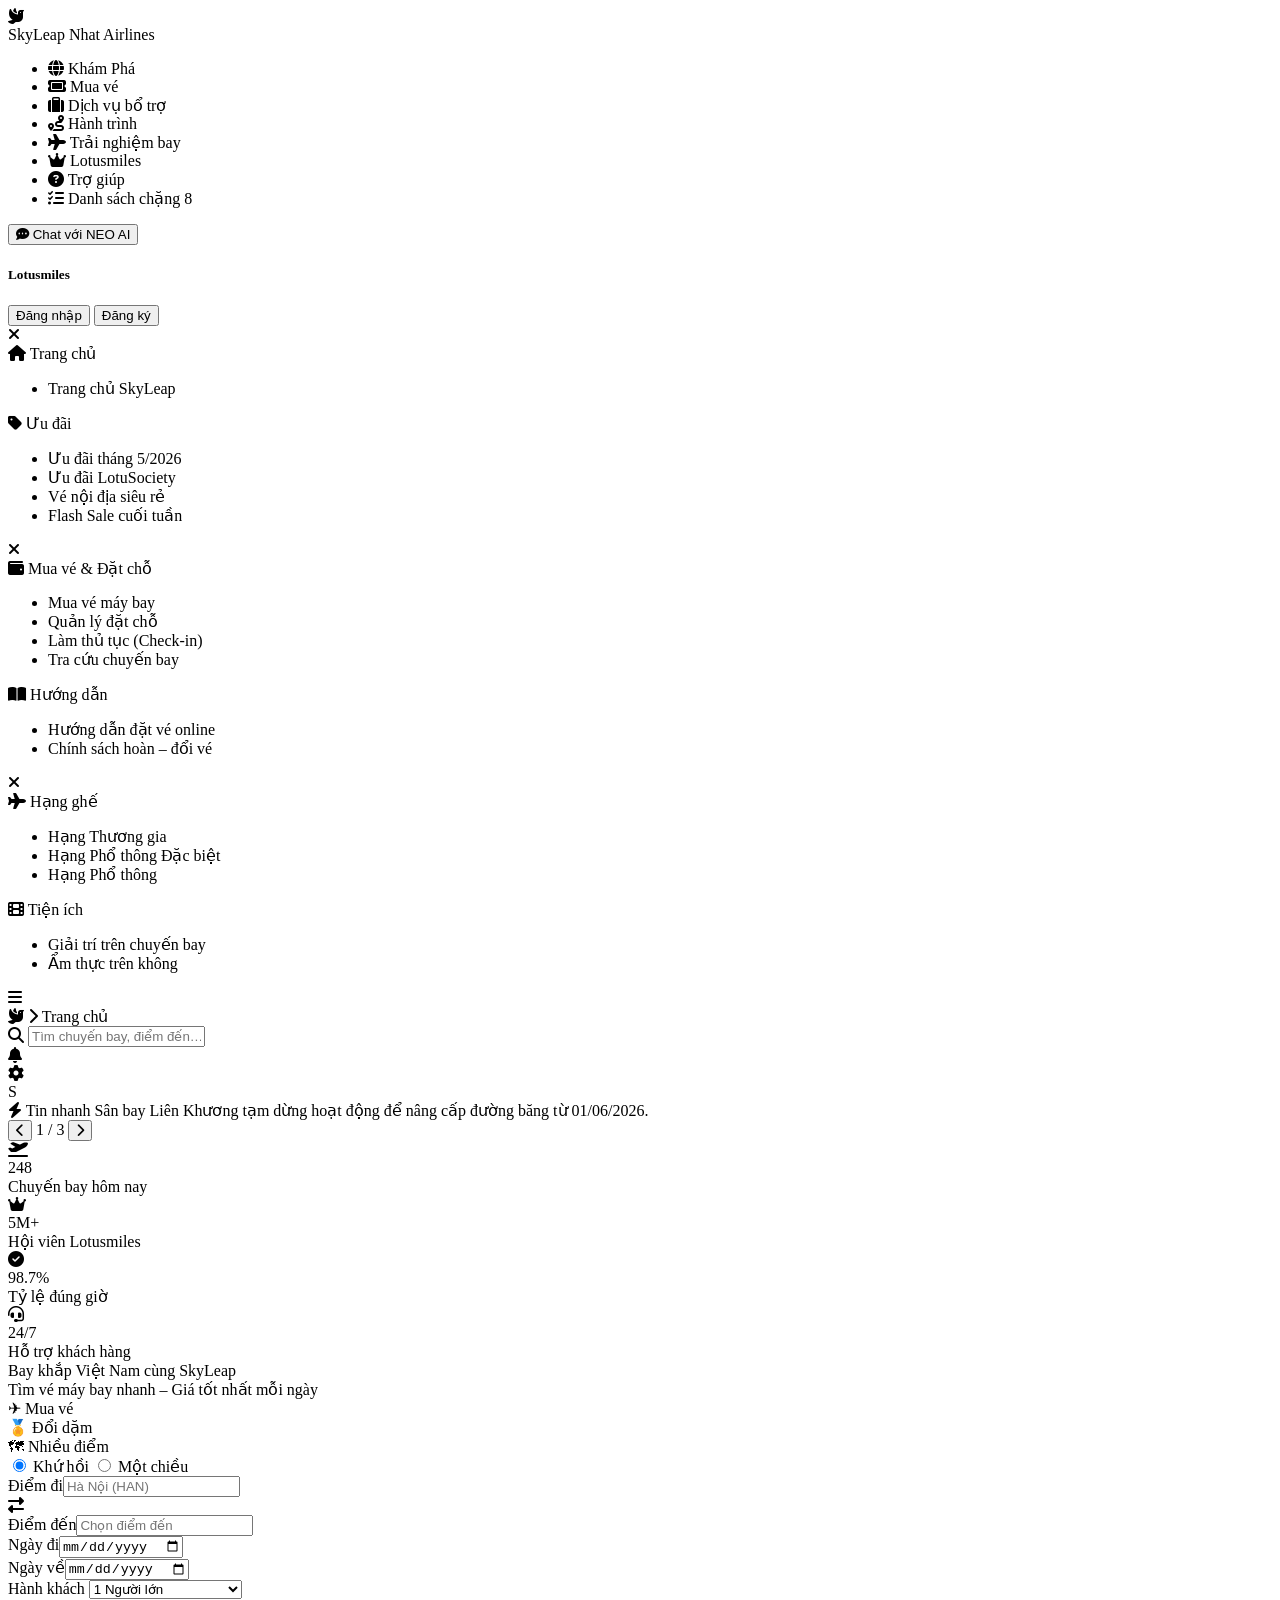
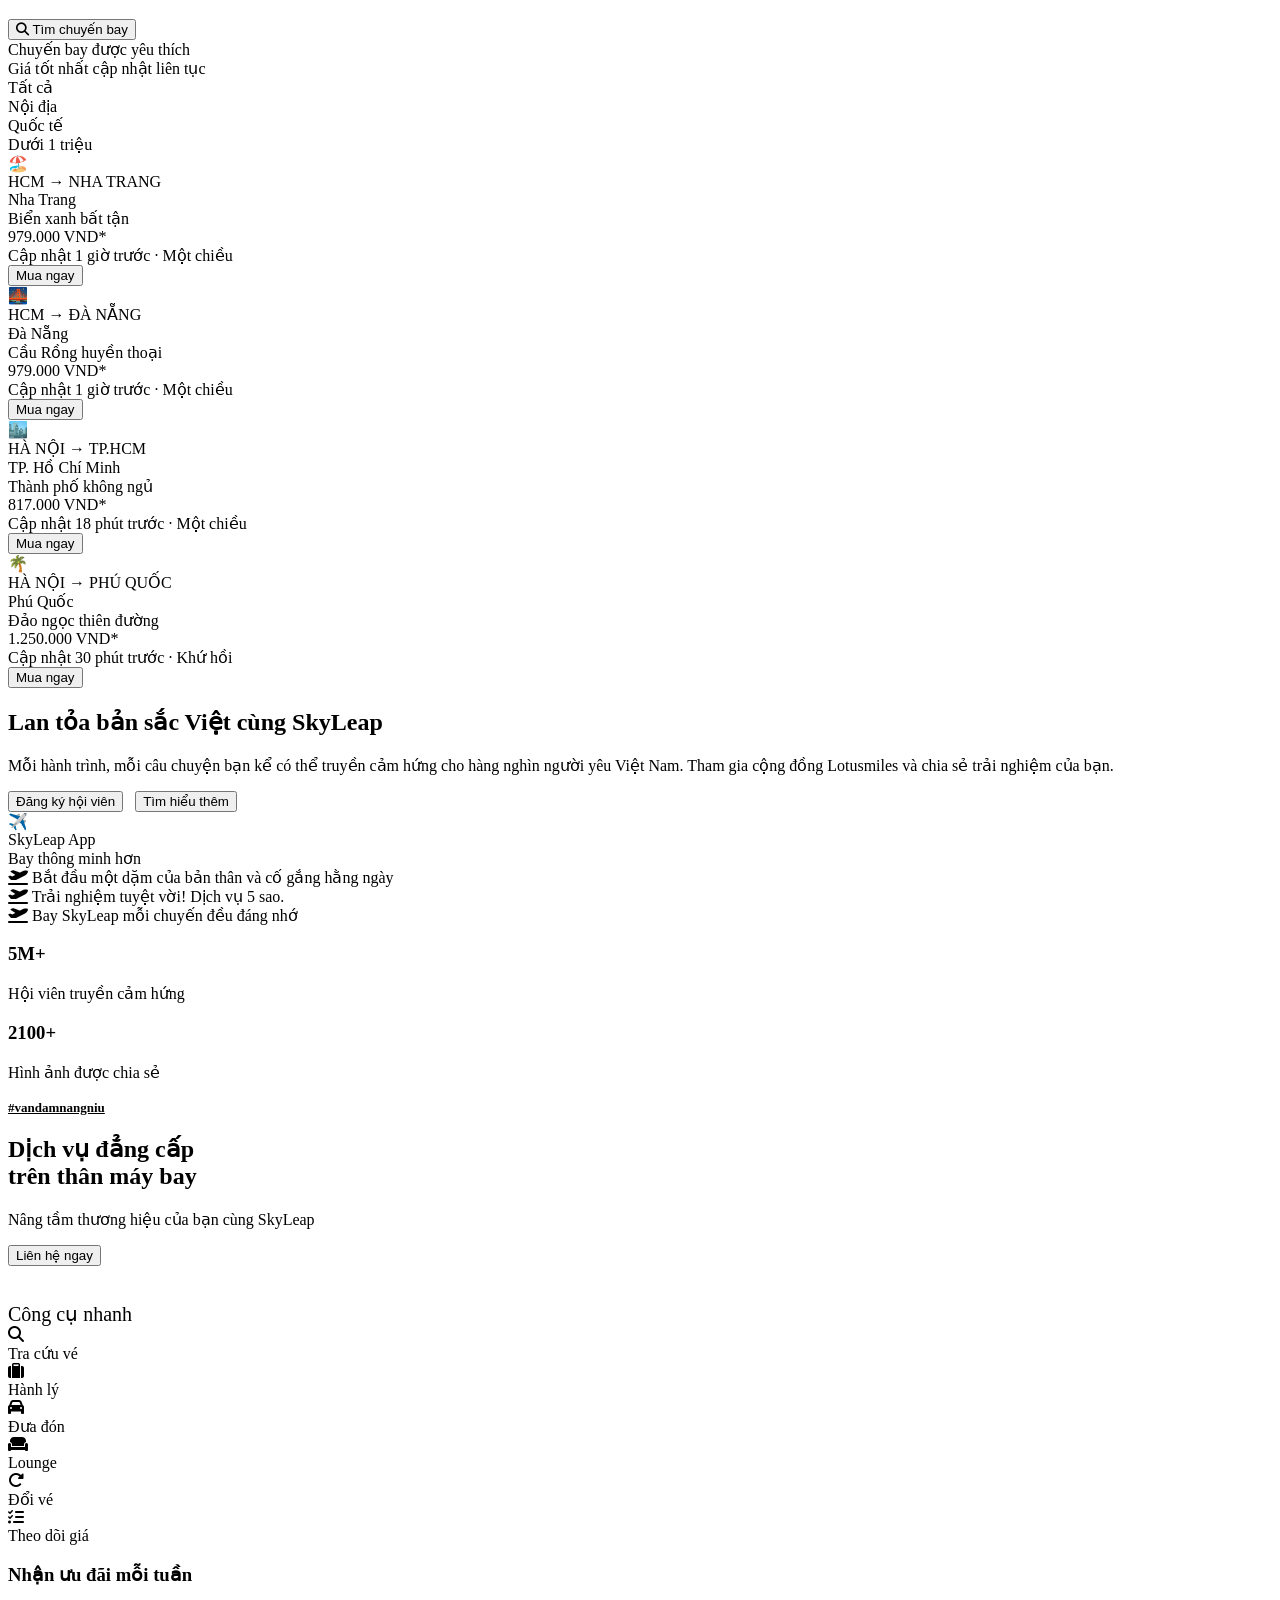
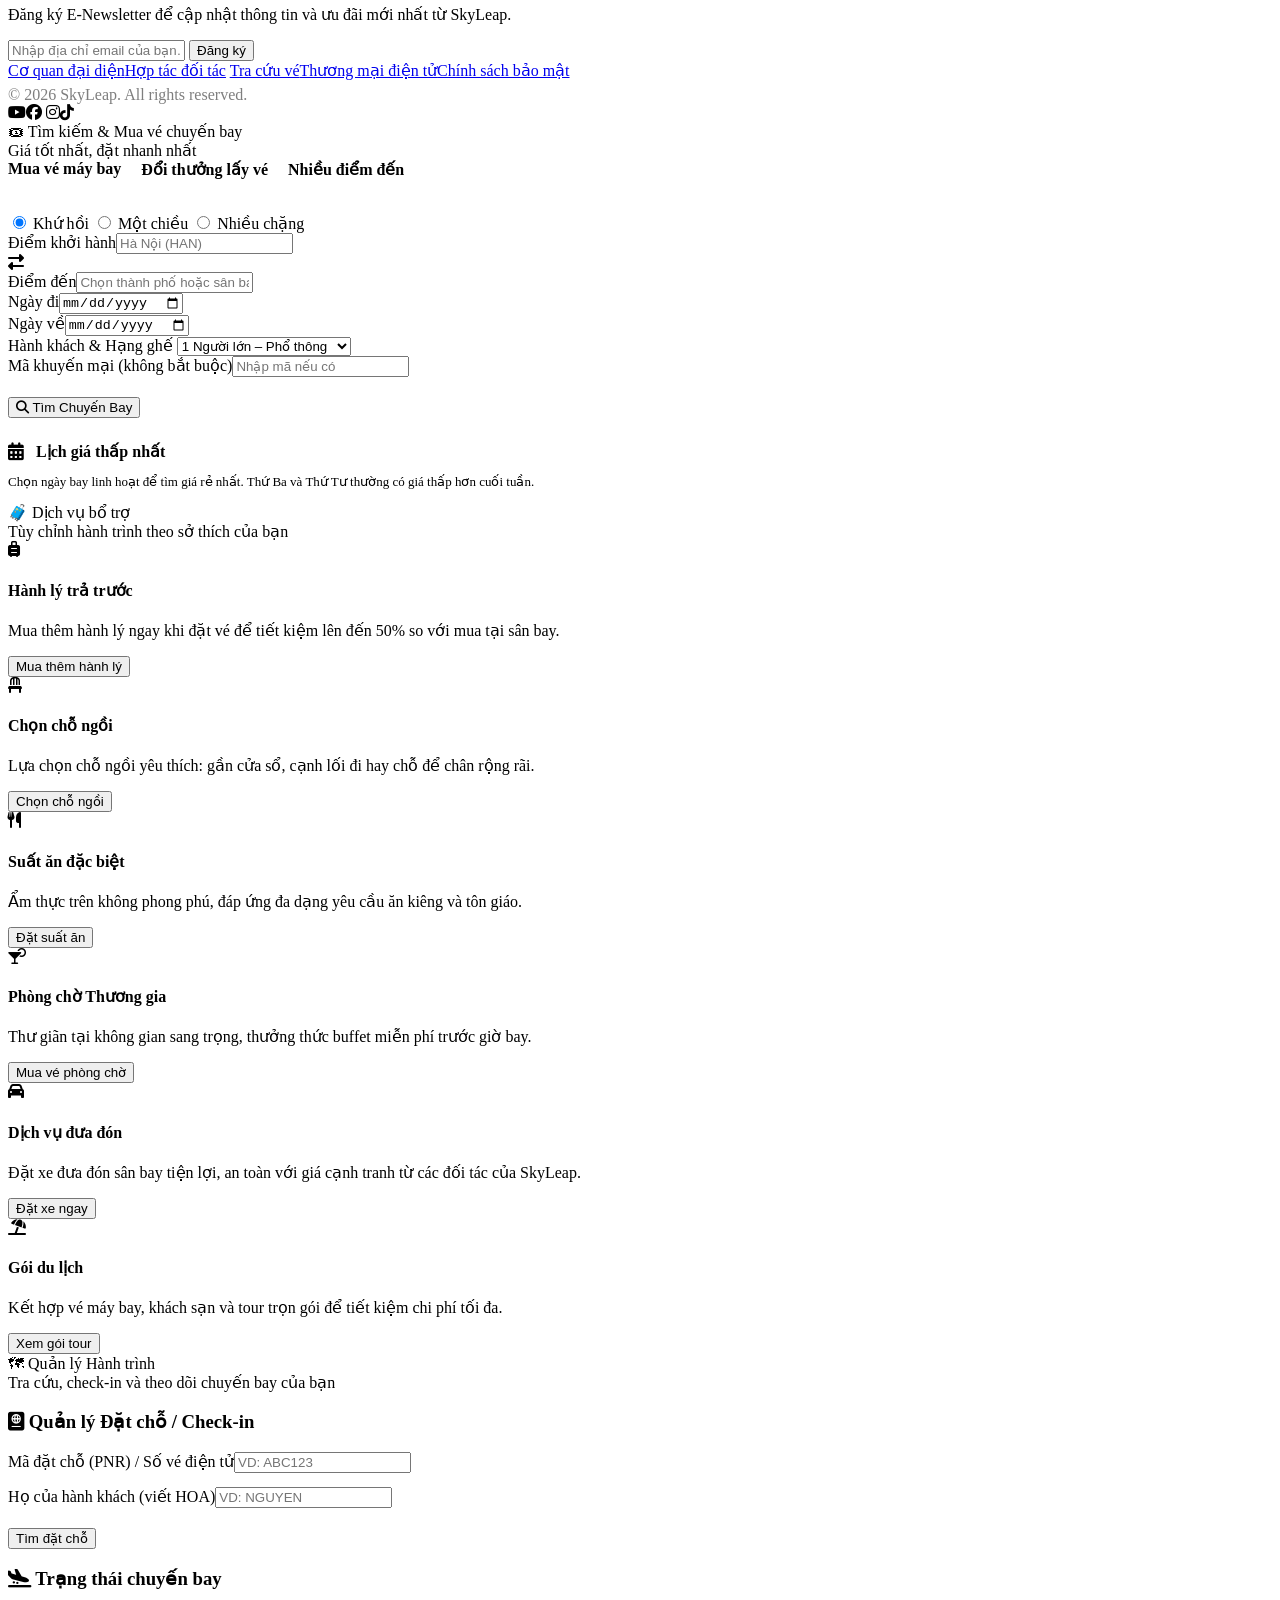
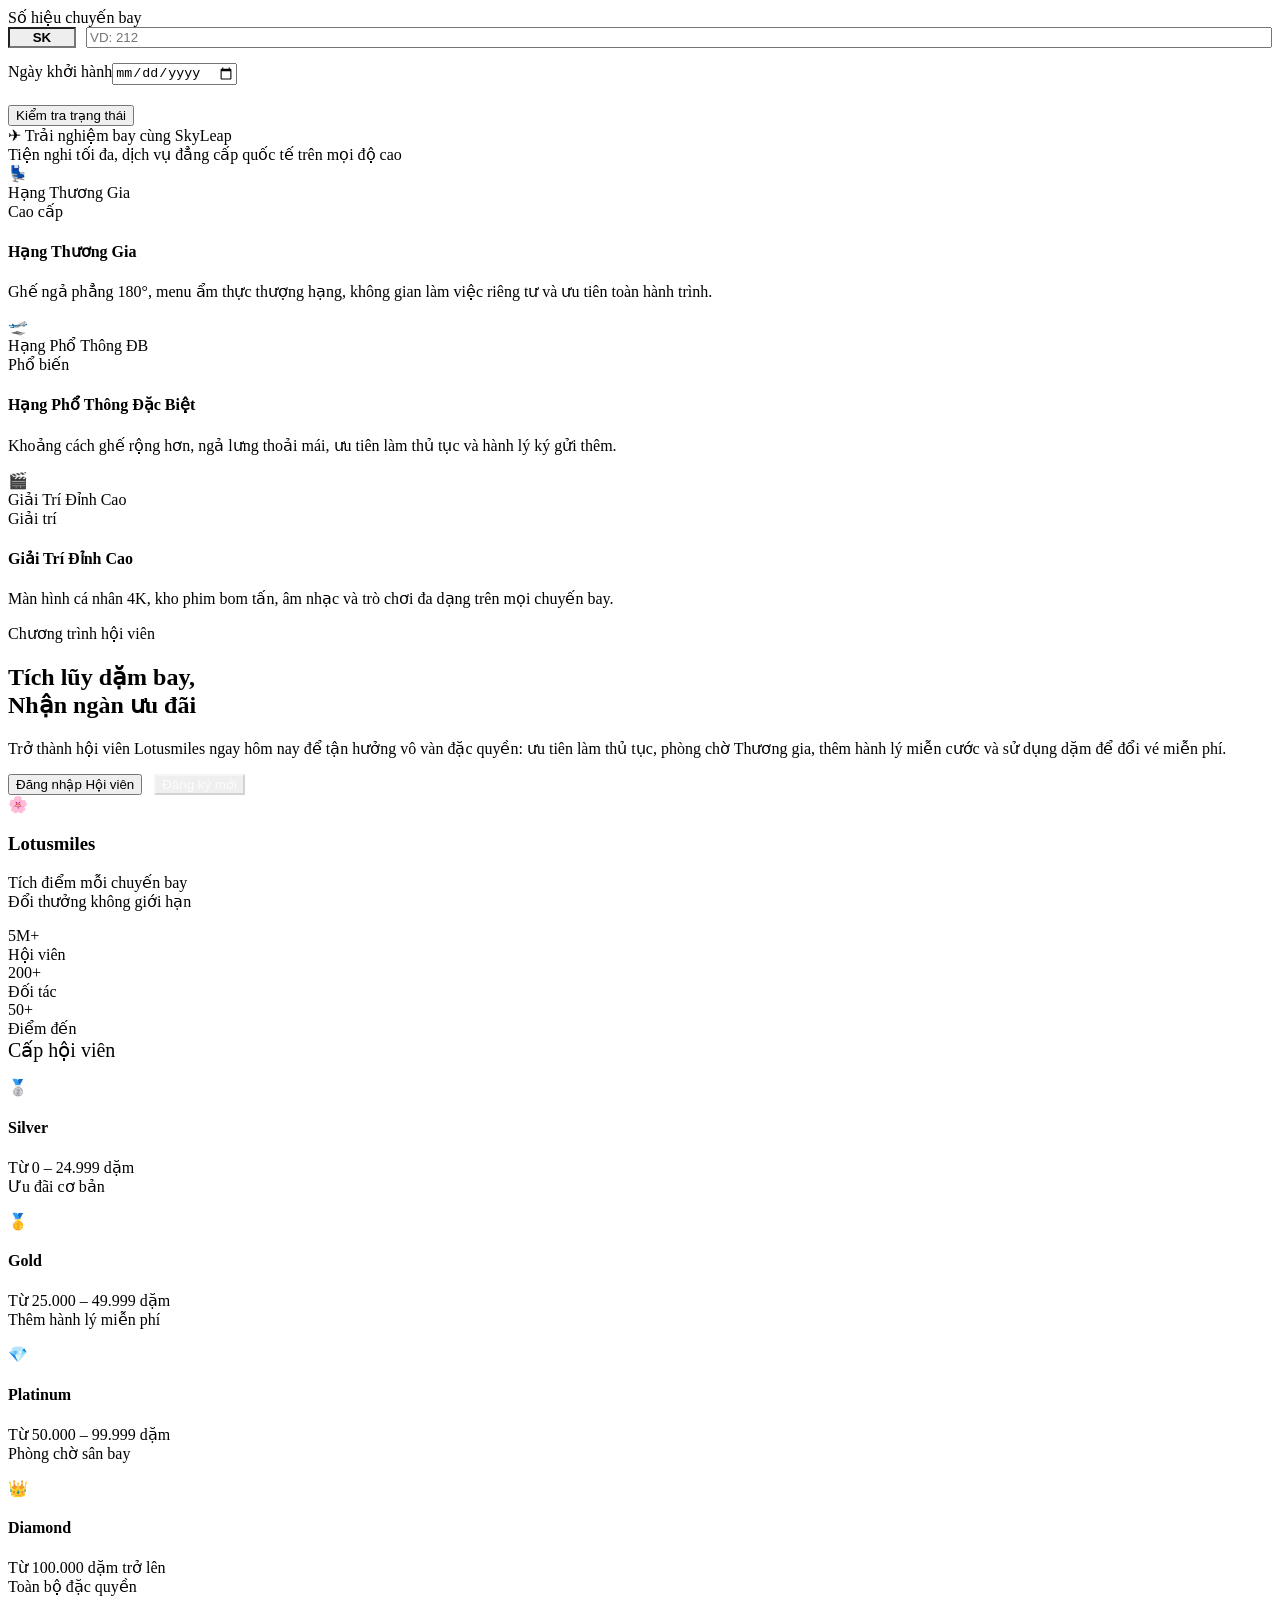
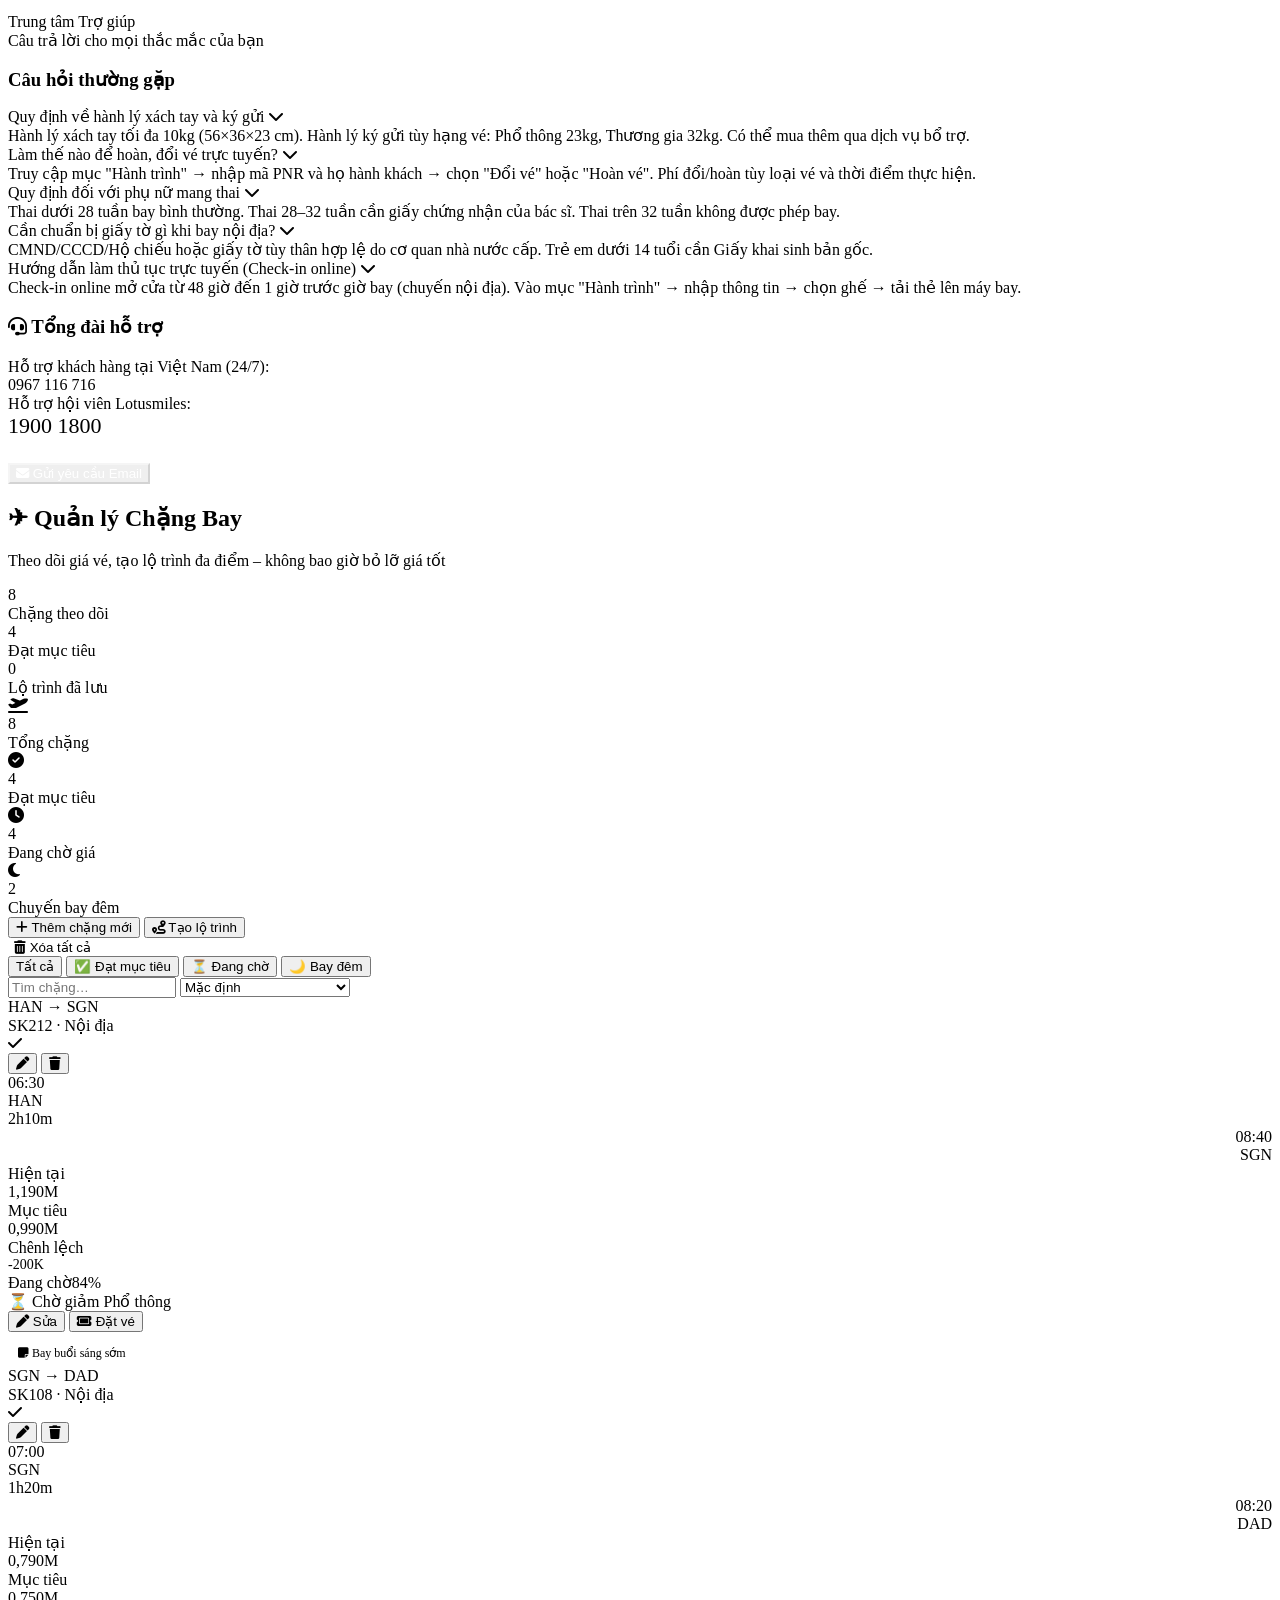
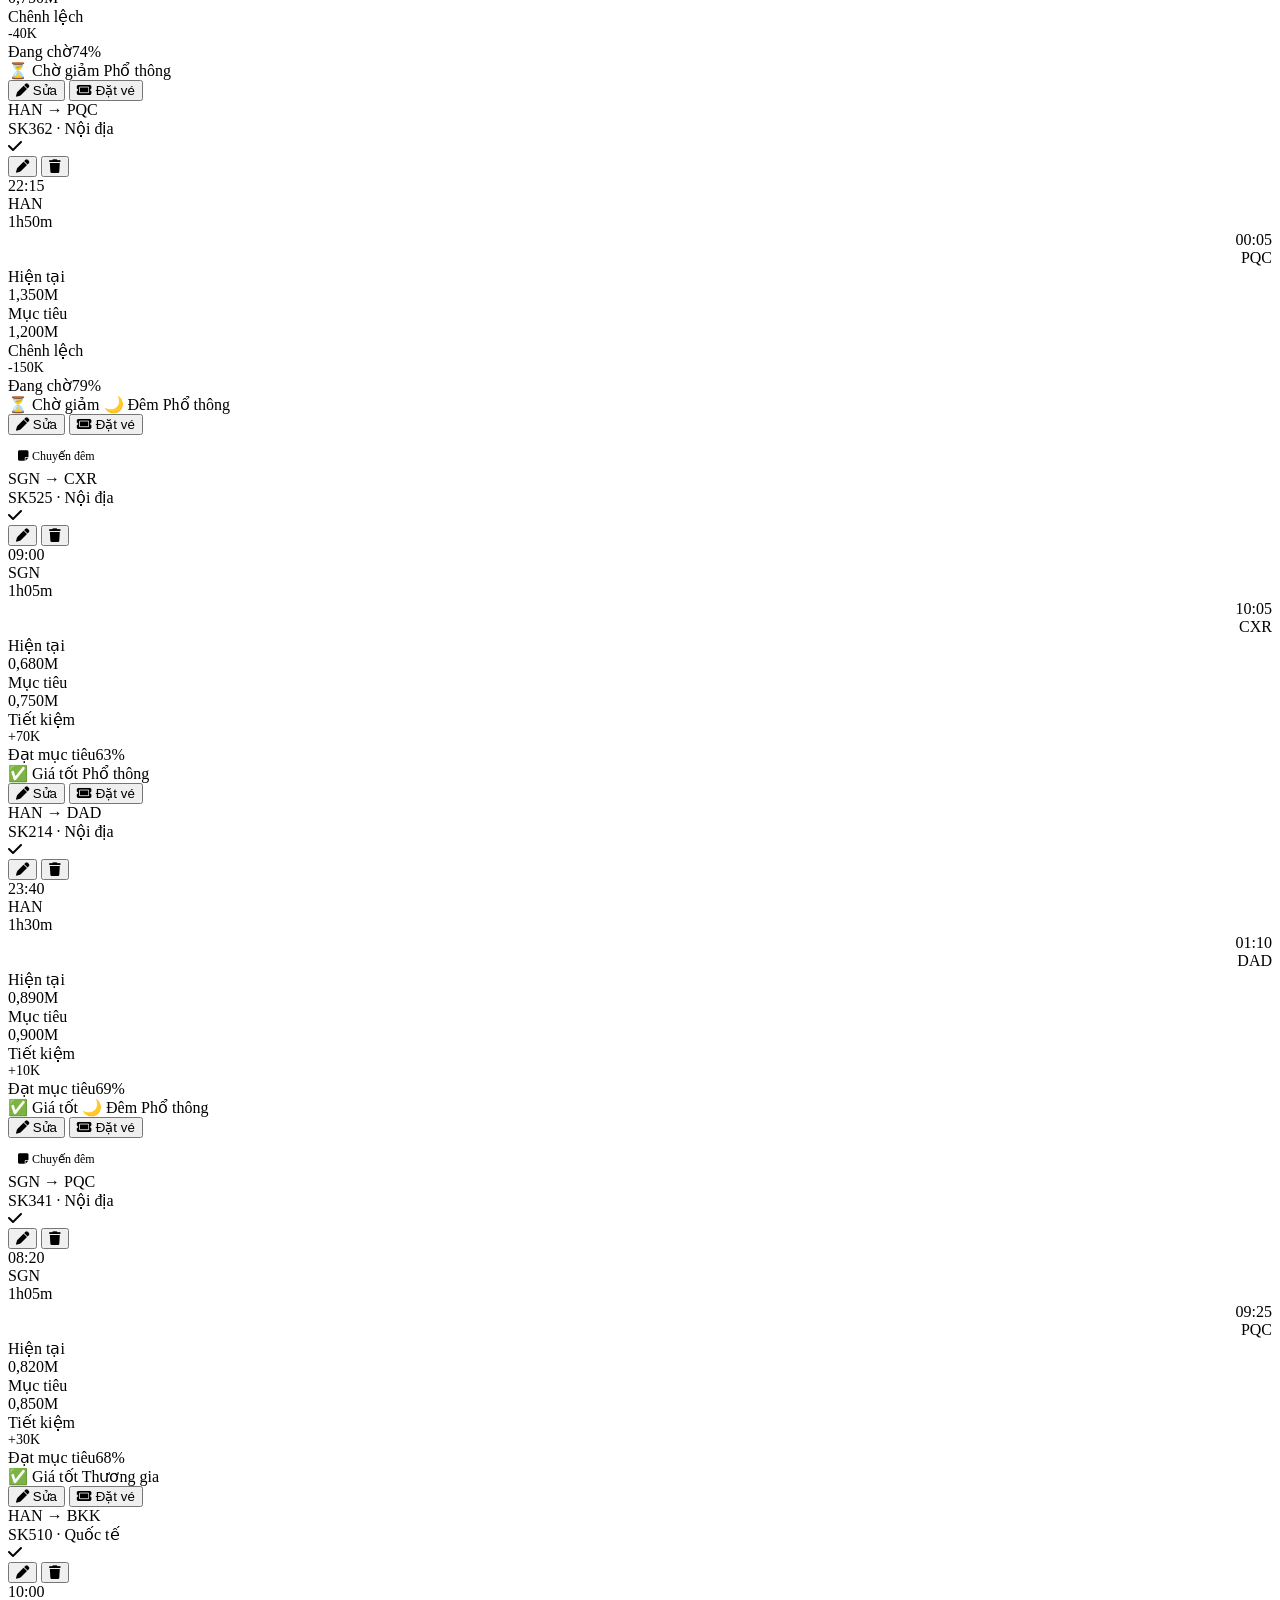
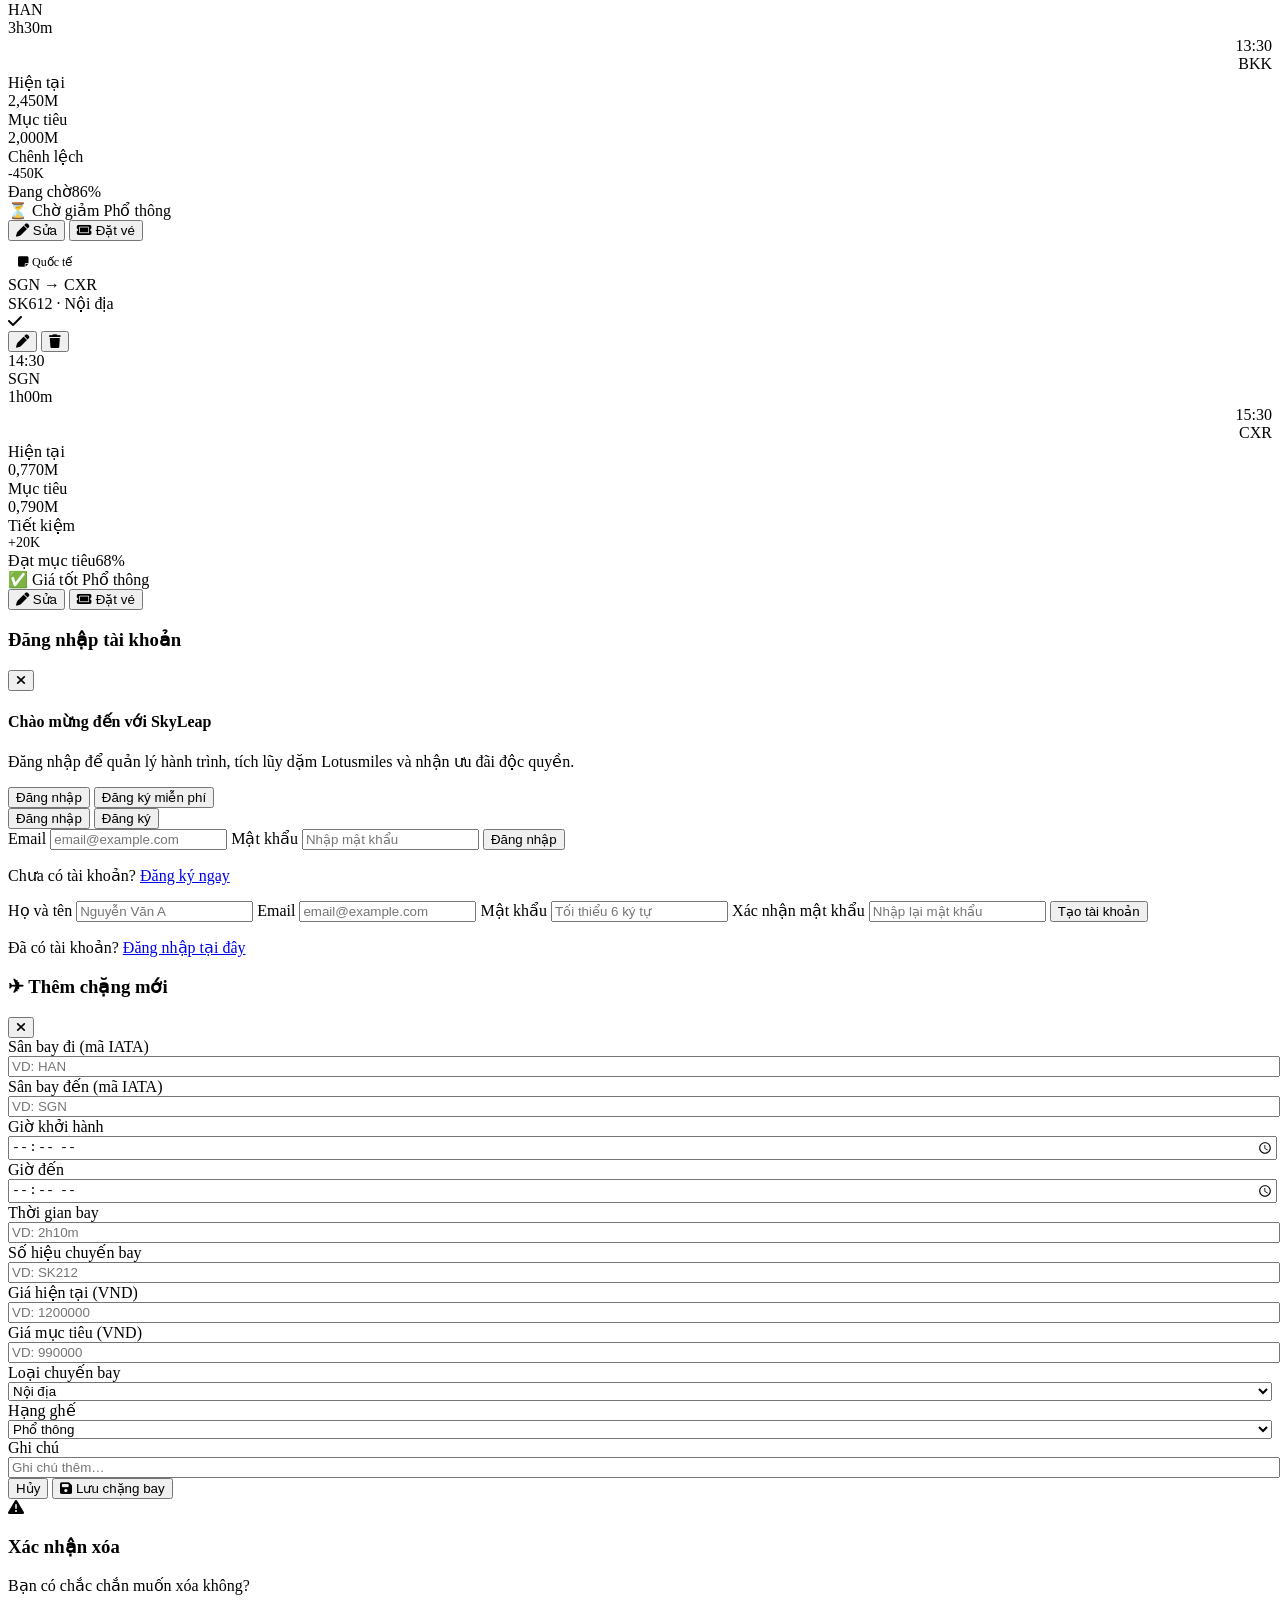
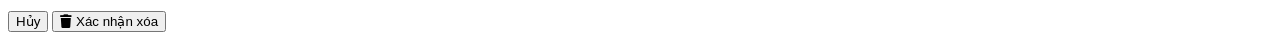
==== index.html @ ea290113 "Update index.html" ====
<!DOCTYPE html>
<html lang="vi">
<head>
    <meta charset="UTF-8">
    <meta name="viewport" content="width=device-width, initial-scale=1.0">
    <title>SkyLeap – Bay Khắp Việt Nam</title>
    <link href="https://cdnjs.cloudflare.com/ajax/libs/font-awesome/6.5.0/css/all.min.css" rel="stylesheet">
    <link href="https://fonts.googleapis.com/css2?family=Playfair+Display:wght@600;700&family=Be+Vietnam+Pro:wght@300;400;500;600;700&display=swap" rel="stylesheet">
        <link href="css/style.css" rel="stylesheet">
</head>
<body>

<div id="mobile-overlay" class="mobile-overlay" onclick="toggleMobileMenu()"></div>

<aside id="sidebar">
    <div class="sidebar-logo" onclick="switchTab('home-tab',document.getElementById('mn-khampha'))">
        <div class="icon-wrap"><i class="fa-solid fa-dove"></i></div>
        <div>SkyLeap<span class="logo-sub"> Nhat Airlines</span></div>
    </div>
    <ul class="menu">
        <li id="mn-khampha" class="menu-item active" onclick="toggleFlyout('fly-khampha',this)">
            <i class="fa-solid fa-globe"></i> Khám Phá
        </li>
        <li class="menu-item" onclick="toggleFlyout('fly-muave',this)">
            <i class="fa-solid fa-ticket"></i> Mua vé
        </li>
        <li class="menu-item" onclick="switchTab('services-tab',this)">
            <i class="fa-solid fa-suitcase"></i> Dịch vụ bổ trợ
        </li>
        <li class="menu-item" onclick="switchTab('itinerary-tab',this)">
            <i class="fa-solid fa-route"></i> Hành trình
        </li>
        <li class="menu-item" onclick="toggleFlyout('fly-exp',this)">
            <i class="fa-solid fa-plane"></i> Trải nghiệm bay
        </li>
        <li class="menu-item" onclick="switchTab('lotusmiles-tab',this)">
            <i class="fa-solid fa-crown"></i> Lotusmiles
        </li>
<li class="menu-item" onclick="switchTab('help-tab',this)">
            <i class="fa-solid fa-circle-question"></i> Trợ giúp
        </li>
        <div class="menu-sep"></div>
        <li id="mn-flightlist" class="menu-item" onclick="switchTab('flight-list-tab',this)">
            <i class="fa-solid fa-list-check" style="color:var(--accent)"></i>
            Danh sách chặng
            <span class="badge-pill" id="sidebar-count">8</span>
        </li>
    </ul>
    <div class="sidebar-bottom">
        <button class="chat-btn"><i class="fa-solid fa-comment-dots"></i> Chat với NEO AI</button>
        <div class="miles-box">
            <h5>Lotusmiles</h5>
            <div class="auth-row">
                <button class="btn-login-side" onclick="openAuth('login')">Đăng nhập</button>
                <button class="btn-reg-side" onclick="openAuth('register')">Đăng ký</button>
            </div>
        </div>
    </div>
</aside>

<div id="fly-khampha" class="flyout">
    <div class="flyout-close" onclick="closeFlyout('fly-khampha')"><i class="fa-solid fa-xmark"></i></div>
    <div class="flyout-heading"><i class="fa-solid fa-house"></i> Trang chủ</div>
    <ul class="flyout-list">
        <li onclick="switchTab('home-tab',document.getElementById('mn-khampha'))">Trang chủ SkyLeap</li>
    </ul>
    <div class="flyout-heading"><i class="fa-solid fa-tag"></i> Ưu đãi</div>
    <ul class="flyout-list">
        <li onclick="switchTab('home-tab',document.getElementById('mn-khampha'))">Ưu đãi tháng 5/2026</li>
        <li onclick="switchTab('home-tab',document.getElementById('mn-khampha'))">Ưu đãi LotuSociety</li>
        <li onclick="switchTab('home-tab',document.getElementById('mn-khampha'))">Vé nội địa siêu rẻ</li>
        <li onclick="switchTab('home-tab',document.getElementById('mn-khampha'))">Flash Sale cuối tuần</li>
    </ul>
</div>
<div id="fly-muave" class="flyout">
    <div class="flyout-close" onclick="closeFlyout('fly-muave')"><i class="fa-solid fa-xmark"></i></div>
    <div class="flyout-heading"><i class="fa-solid fa-wallet"></i> Mua vé & Đặt chỗ</div>
    <ul class="flyout-list">
        <li onclick="switchTab('booking-tab',null)">Mua vé máy bay</li>
        <li onclick="switchTab('itinerary-tab',null)">Quản lý đặt chỗ</li>
        <li onclick="switchTab('itinerary-tab',null)">Làm thủ tục (Check-in)</li>
        <li onclick="switchTab('itinerary-tab',null)">Tra cứu chuyến bay</li>
    </ul>
    <div class="flyout-heading"><i class="fa-solid fa-book-open"></i> Hướng dẫn</div>
    <ul class="flyout-list">
        <li onclick="switchTab('help-tab',null)">Hướng dẫn đặt vé online</li>
        <li onclick="switchTab('help-tab',null)">Chính sách hoàn – đổi vé</li>
    </ul>
</div>
<div id="fly-exp" class="flyout">
<div class="flyout-close" onclick="closeFlyout('fly-exp')"><i class="fa-solid fa-xmark"></i></div>
    <div class="flyout-heading"><i class="fa-solid fa-plane"></i> Hạng ghế</div>
    <ul class="flyout-list">
        <li onclick="switchTab('experience-tab',null)">Hạng Thương gia</li>
        <li onclick="switchTab('experience-tab',null)">Hạng Phổ thông Đặc biệt</li>
        <li onclick="switchTab('experience-tab',null)">Hạng Phổ thông</li>
    </ul>
    <div class="flyout-heading"><i class="fa-solid fa-film"></i> Tiện ích</div>
    <ul class="flyout-list">
        <li onclick="switchTab('experience-tab',null)">Giải trí trên chuyến bay</li>
        <li onclick="switchTab('experience-tab',null)">Ẩm thực trên không</li>
    </ul>
</div>

<div id="main">
    <div class="topbar">
        <div class="mobile-menu-btn" onclick="toggleMobileMenu()">
            <i class="fa-solid fa-bars"></i>
        </div>
        <div class="topbar-breadcrumb">
            <i class="fa-solid fa-dove" style="color:var(--primary)"></i>
            <i class="fa-solid fa-chevron-right"></i>
            <span class="current" id="breadcrumb-current">Trang chủ</span>
        </div>
        <div class="topbar-search">
            <i class="fa-solid fa-magnifying-glass"></i>
            <input type="text" id="topbar-q" placeholder="Tìm chuyến bay, điểm đến…" oninput="onTopbarSearch()">
        </div>
        <div class="topbar-right">
            <div class="topbar-icon" title="Thông báo"><i class="fa-solid fa-bell"></i><span class="notif-dot"></span></div>
            <div class="topbar-icon" title="Cài đặt"><i class="fa-solid fa-gear"></i></div>
            <div class="topbar-avatar" onclick="openAuth('login')" title="Tài khoản">S</div>
        </div>
    </div>

    <div id="home-tab" class="tab-content active">
    <div class="page-body">
        <div class="ticker">
            <span class="badge badge-primary"><i class="fa-solid fa-bolt"></i> Tin nhanh</span>
            <span id="ticker-text">Sân bay Liên Khương tạm dừng hoạt động để nâng cấp đường băng từ 01/06/2026.</span>
            <div class="ticker-nav">
                <button onclick="changeTicker(-1)"><i class="fa-solid fa-chevron-left"></i></button>
                <span id="ticker-page">1 / 3</span>
                <button onclick="changeTicker(1)"><i class="fa-solid fa-chevron-right"></i></button>
            </div>
        </div>

        <div class="stats-strip">
            <div class="stat-card"><div class="stat-icon teal"><i class="fa-solid fa-plane-departure"></i></div><div><div class="stat-val">248</div><div class="stat-lbl">Chuyến bay hôm nay</div></div></div>
<div class="stat-card"><div class="stat-icon gold"><i class="fa-solid fa-crown"></i></div><div><div class="stat-val">5M+</div><div class="stat-lbl">Hội viên Lotusmiles</div></div></div>
            <div class="stat-card"><div class="stat-icon green"><i class="fa-solid fa-circle-check"></i></div><div><div class="stat-val">98.7%</div><div class="stat-lbl">Tỷ lệ đúng giờ</div></div></div>
            <div class="stat-card"><div class="stat-icon red"><i class="fa-solid fa-headset"></i></div><div><div class="stat-val">24/7</div><div class="stat-lbl">Hỗ trợ khách hàng</div></div></div>
        </div>

        <div class="hero-search">
            <div class="hero-heading">Bay <span>khắp Việt Nam</span> cùng SkyLeap</div>
            <div class="hero-sub">Tìm vé máy bay nhanh – Giá tốt nhất mỗi ngày</div>
            <div class="search-tabs">
                <div class="search-tab active">✈ Mua vé</div>
                <div class="search-tab">🏅 Đổi dặm</div>
                <div class="search-tab">🗺 Nhiều điểm</div>
            </div>
            <div class="trip-radio">
                <label><input type="radio" name="trip" checked> Khứ hồi</label>
                <label><input type="radio" name="trip"> Một chiều</label>
            </div>
            <div class="search-row">
                <div class="sf-group" style="flex:2;min-width:160px"><label>Điểm đi</label><input type="text" placeholder="Hà Nội (HAN)"></div>
                <div class="sf-swap" title="Đổi chiều"><i class="fa-solid fa-right-left"></i></div>
                <div class="sf-group" style="flex:2;min-width:160px"><label>Điểm đến</label><input type="text" placeholder="Chọn điểm đến"></div>
                <div class="sf-group" style="flex:1.2;min-width:130px"><label>Ngày đi</label><input type="date"></div>
                <div class="sf-group" style="flex:1.2;min-width:130px"><label>Ngày về</label><input type="date"></div>
                <div class="sf-group" style="flex:1.5;min-width:150px"><label>Hành khách</label>
                    <select><option>1 Người lớn</option><option>2 Người lớn</option><option>2 Người lớn, 1 Trẻ em</option></select>
                </div>
                <button class="btn btn-gold" onclick="switchTab('booking-tab',null)" style="margin-top:20px;white-space:nowrap"><i class="fa-solid fa-magnifying-glass"></i> Tìm chuyến bay</button>
            </div>
        </div>

        <div class="flights-heading">
            <div>
                <div class="section-title">Chuyến bay được yêu thích</div>
                <div class="section-sub">Giá tốt nhất cập nhật liên tục</div>
            </div>
            <div class="filter-pills">
                <div class="filter-pill active">Tất cả</div>
                <div class="filter-pill">Nội địa</div>
<div class="filter-pill">Quốc tế</div>
                <div class="filter-pill">Dưới 1 triệu</div>
            </div>
        </div>

        <div class="flights-grid">
            <div class="flight-card" onclick="switchTab('booking-tab',null)">
                <div class="fc-bg fc-bg-nhatrang"><span style="z-index:1;position:relative">🏖️</span></div>
                <div class="fc-overlay"></div>
                <div class="fc-body">
                    <div class="fc-route">HCM → NHA TRANG</div>
                    <div class="fc-city">Nha Trang<br>Biển xanh bất tận</div>
                    <div class="fc-price">979.000 VND*</div>
                    <div class="fc-meta">Cập nhật 1 giờ trước · Một chiều</div>
                    <button class="fc-buy">Mua ngay</button>
                </div>
            </div>
            <div class="flight-card" onclick="switchTab('booking-tab',null)">
                <div class="fc-bg fc-bg-danang"><span style="z-index:1;position:relative">🌉</span></div>
                <div class="fc-overlay"></div>
                <div class="fc-body">
                    <div class="fc-route">HCM → ĐÀ NẴNG</div>
                    <div class="fc-city">Đà Nẵng<br>Cầu Rồng huyền thoại</div>
                    <div class="fc-price">979.000 VND*</div>
                    <div class="fc-meta">Cập nhật 1 giờ trước · Một chiều</div>
                    <button class="fc-buy">Mua ngay</button>
                </div>
            </div>
            <div class="flight-card" onclick="switchTab('booking-tab',null)">
                <div class="fc-bg fc-bg-hcm"><span style="z-index:1;position:relative">🏙️</span></div>
                <div class="fc-overlay"></div>
                <div class="fc-body">
                    <div class="fc-route">HÀ NỘI → TP.HCM</div>
                    <div class="fc-city">TP. Hồ Chí Minh<br>Thành phố không ngủ</div>
                    <div class="fc-price">817.000 VND*</div>
                    <div class="fc-meta">Cập nhật 18 phút trước · Một chiều</div>
                    <button class="fc-buy">Mua ngay</button>
                </div>
            </div>
            <div class="flight-card" onclick="switchTab('booking-tab',null)">
                <div class="fc-bg fc-bg-phuquoc"><span style="z-index:1;position:relative">🌴</span></div>
                <div class="fc-overlay"></div>
                <div class="fc-body">
                    <div class="fc-route">HÀ NỘI → PHÚ QUỐC</div>
                    <div class="fc-city">Phú Quốc<br>Đảo ngọc thiên đường</div>
                    <div class="fc-price">1.250.000 VND*</div>
                    <div class="fc-meta">Cập nhật 30 phút trước · Khứ hồi</div>
                    <button class="fc-buy">Mua ngay</button>
                </div>
</div>
        </div>

        <div class="culture">
            <div>
                <h2>Lan tỏa <span>bản sắc Việt</span> cùng SkyLeap</h2>
                <p>Mỗi hành trình, mỗi câu chuyện bạn kể có thể truyền cảm hứng cho hàng nghìn người yêu Việt Nam. Tham gia cộng đồng Lotusmiles và chia sẻ trải nghiệm của bạn.</p>
                <div style="display:flex;gap:12px;flex-wrap:wrap;">
                    <button class="btn btn-primary" onclick="openAuth('register')">Đăng ký hội viên</button>
                    <button class="btn btn-outline">Tìm hiểu thêm</button>
                </div>
            </div>
            <div class="phone-wrap">
                <div class="phone-screen">
                    <div class="ph-icon">✈️</div>
                    <div class="ph-txt">SkyLeap App</div>
                    <div class="ph-sub">Bay thông minh hơn</div>
                </div>
            </div>
            <div class="culture-social">
                <div class="social-comment"><i class="fa-solid fa-plane-departure"></i> Bắt đầu một dặm của bản thân và cố gắng hằng ngày</div>
                <div class="social-comment"><i class="fa-solid fa-plane-departure"></i> Trải nghiệm tuyệt vời! Dịch vụ 5 sao.</div>
                <div class="social-comment"><i class="fa-solid fa-plane-departure"></i> Bay SkyLeap mỗi chuyến đều đáng nhớ</div>
                <div class="culture-nums">
                    <div class="cnum"><h3>5M+</h3><p>Hội viên truyền cảm hứng</p></div>
                    <div class="cnum"><h3>2100+</h3><p>Hình ảnh được chia sẻ</p></div>
                </div>
                <a href="#" style="color:var(--primary);font-weight:700;font-size:13px;">#vandamnangniu</a>
            </div>
        </div>

        <div class="ad-banner" style="margin-bottom:36px;">
            <div class="ad-text">
                <h2>Dịch vụ đẳng cấp<br>trên thân máy bay</h2>
                <p>Nâng tầm thương hiệu của bạn cùng SkyLeap</p>
                <button class="btn btn-gold">Liên hệ ngay</button>
            </div>
        </div>

        <div class="tools-row">
            <div class="tools-col">
                <div class="section-title" style="font-size:20px;">Công cụ nhanh</div>
                <div class="tools-grid">
                    <div class="tool-item" onclick="switchTab('booking-tab',null)"><div class="tool-icon-wrap"><i class="fa-solid fa-magnifying-glass"></i></div><div class="tool-label">Tra cứu vé</div></div>
                    <div class="tool-item" onclick="switchTab('services-tab',null)"><div class="tool-icon-wrap"><i class="fa-solid fa-suitcase"></i></div><div class="tool-label">Hành lý</div></div>
<div class="tool-item" onclick="switchTab('services-tab',null)"><div class="tool-icon-wrap"><i class="fa-solid fa-car"></i></div><div class="tool-label">Đưa đón</div></div>
                    <div class="tool-item" onclick="switchTab('services-tab',null)"><div class="tool-icon-wrap"><i class="fa-solid fa-couch"></i></div><div class="tool-label">Lounge</div></div>
                    <div class="tool-item" onclick="switchTab('itinerary-tab',null)"><div class="tool-icon-wrap"><i class="fa-solid fa-rotate-right"></i></div><div class="tool-label">Đổi vé</div></div>
                    <div class="tool-item" onclick="switchTab('flight-list-tab',document.getElementById('mn-flightlist'))"><div class="tool-icon-wrap"><i class="fa-solid fa-list-check"></i></div><div class="tool-label">Theo dõi giá</div></div>
                </div>
            </div>
            <div class="tools-col">
                <div class="newsletter">
                    <h3>Nhận ưu đãi mỗi tuần</h3>
                    <p>Đăng ký E-Newsletter để cập nhật thông tin và ưu đãi mới nhất từ SkyLeap.</p>
                    <div class="nl-form">
                        <input type="email" placeholder="Nhập địa chỉ email của bạn…">
                        <button class="btn btn-primary">Đăng ký</button>
                    </div>
                </div>
            </div>
        </div>

        <footer>
            <div>
                <div class="footer-links">
                    <a href="#">Cơ quan đại diện</a><a href="#">Hợp tác đối tác</a>
                    <a href="#">Tra cứu vé</a><a href="#">Thương mại điện tử</a><a href="#">Chính sách bảo mật</a>
                </div>
                <div style="opacity:.5;margin-top:6px;">© 2026 SkyLeap. All rights reserved.</div>
            </div>
            <div class="footer-social">
                <i class="fa-brands fa-youtube"></i><i class="fa-brands fa-facebook"></i>
                <i class="fa-brands fa-instagram"></i><i class="fa-brands fa-tiktok"></i>
            </div>
        </footer>
    </div>
    </div>

    <div id="booking-tab" class="tab-content">
    <div class="page-body">
        <div class="section-title">🎟 Tìm kiếm & Mua vé chuyến bay</div>
        <div class="section-sub">Giá tốt nhất, đặt nhanh nhất</div>
        <div class="booking-wrap">
            <div class="card card-pad" style="margin-bottom:24px;">
                <div style="display:flex;gap:20px;margin-bottom:20px;border-bottom:2px solid var(--border);padding-bottom:0;">
                    <div style="padding:0 0 14px;font-weight:700;color:var(--primary);border-bottom:2px solid var(--primary);margin-bottom:-2px;">Mua vé máy bay</div>
<div style="padding:0 0 14px;font-weight:700;color:var(--txt-muted);cursor:pointer;" onclick="switchTab('lotusmiles-tab',null)">Đổi thưởng lấy vé</div>
                    <div style="padding:0 0 14px;font-weight:700;color:var(--txt-muted);cursor:pointer;">Nhiều điểm đến</div>
                </div>
                <div class="trip-radio" style="margin-top:16px;">
                    <label><input type="radio" name="trip2" checked> Khứ hồi</label>
                    <label><input type="radio" name="trip2"> Một chiều</label>
                    <label><input type="radio" name="trip2"> Nhiều chặng</label>
                </div>
                <div class="form-row">
                    <div class="form-group"><label>Điểm khởi hành</label><input type="text" placeholder="Hà Nội (HAN)"></div>
                    <div class="swap-btn"><i class="fa-solid fa-right-left"></i></div>
                    <div class="form-group"><label>Điểm đến</label><input type="text" placeholder="Chọn thành phố hoặc sân bay"></div>
                </div>
                <div class="form-row">
                    <div class="form-group"><label>Ngày đi</label><input type="date"></div>
                    <div class="form-group"><label>Ngày về</label><input type="date"></div>
                    <div class="form-group"><label>Hành khách & Hạng ghế</label>
                        <select><option>1 Người lớn – Phổ thông</option><option>2 Người lớn – Phổ thông</option><option>1 Người lớn – Thương gia</option></select>
                    </div>
                </div>
                <div class="promo-row">
                    <div class="form-group"><label>Mã khuyến mại (không bắt buộc)</label><input type="text" placeholder="Nhập mã nếu có"></div>
                    <button class="btn btn-primary" style="margin-top:20px;"><i class="fa-solid fa-magnifying-glass"></i> Tìm Chuyến Bay</button>
                </div>
            </div>
            <div class="card card-pad" style="background:var(--primary-lg);border-color:var(--primary);">
                <div style="display:flex;align-items:center;gap:12px;margin-bottom:12px;">
                    <i class="fa-solid fa-calendar-days" style="color:var(--primary);font-size:18px;"></i>
                    <strong style="color:var(--primary-dk)">Lịch giá thấp nhất</strong>
                </div>
                <p style="font-size:13px;color:var(--txt-muted);">Chọn ngày bay linh hoạt để tìm giá rẻ nhất. Thứ Ba và Thứ Tư thường có giá thấp hơn cuối tuần.</p>
            </div>
        </div>
    </div>
    </div>

    <div id="services-tab" class="tab-content">
    <div class="page-body">
        <div class="section-title">🧳 Dịch vụ bổ trợ</div>
        <div class="section-sub">Tùy chỉnh hành trình theo sở thích của bạn</div>
<div class="services-grid">
            <div class="svc-card"><div class="svc-icon-top c1"><i class="fa-solid fa-suitcase-rolling"></i></div><div class="svc-body"><h4>Hành lý trả trước</h4><p>Mua thêm hành lý ngay khi đặt vé để tiết kiệm lên đến 50% so với mua tại sân bay.</p><button class="btn btn-outline btn-sm btn-full">Mua thêm hành lý</button></div></div>
            <div class="svc-card"><div class="svc-icon-top c2"><i class="fa-solid fa-chair"></i></div><div class="svc-body"><h4>Chọn chỗ ngồi</h4><p>Lựa chọn chỗ ngồi yêu thích: gần cửa sổ, cạnh lối đi hay chỗ để chân rộng rãi.</p><button class="btn btn-outline btn-sm btn-full">Chọn chỗ ngồi</button></div></div>
            <div class="svc-card"><div class="svc-icon-top c3"><i class="fa-solid fa-utensils"></i></div><div class="svc-body"><h4>Suất ăn đặc biệt</h4><p>Ẩm thực trên không phong phú, đáp ứng đa dạng yêu cầu ăn kiêng và tôn giáo.</p><button class="btn btn-outline btn-sm btn-full">Đặt suất ăn</button></div></div>
            <div class="svc-card"><div class="svc-icon-top c4"><i class="fa-solid fa-martini-glass-citrus"></i></div><div class="svc-body"><h4>Phòng chờ Thương gia</h4><p>Thư giãn tại không gian sang trọng, thưởng thức buffet miễn phí trước giờ bay.</p><button class="btn btn-outline btn-sm btn-full">Mua vé phòng chờ</button></div></div>
            <div class="svc-card"><div class="svc-icon-top c1"><i class="fa-solid fa-car"></i></div><div class="svc-body"><h4>Dịch vụ đưa đón</h4><p>Đặt xe đưa đón sân bay tiện lợi, an toàn với giá cạnh tranh từ các đối tác của SkyLeap.</p><button class="btn btn-outline btn-sm btn-full">Đặt xe ngay</button></div></div>
            <div class="svc-card"><div class="svc-icon-top c2"><i class="fa-solid fa-umbrella-beach"></i></div><div class="svc-body"><h4>Gói du lịch</h4><p>Kết hợp vé máy bay, khách sạn và tour trọn gói để tiết kiệm chi phí tối đa.</p><button class="btn btn-outline btn-sm btn-full">Xem gói tour</button></div></div>
        </div>
    </div>
    </div>

    <div id="itinerary-tab" class="tab-content">
    <div class="page-body">
        <div class="section-title">🗺 Quản lý Hành trình</div>
        <div class="section-sub">Tra cứu, check-in và theo dõi chuyến bay của bạn</div>
        <div class="itin-grid">
            <div class="itin-card">
                <h3><i class="fa-solid fa-passport"></i> Quản lý Đặt chỗ / Check-in</h3>
                <div class="form-group" style="margin-bottom:14px;"><label>Mã đặt chỗ (PNR) / Số vé điện tử</label><input type="text" placeholder="VD: ABC123"></div>
                <div class="form-group" style="margin-bottom:20px;"><label>Họ của hành khách (viết HOA)</label><input type="text" placeholder="VD: NGUYEN"></div>
<button class="btn btn-primary btn-full">Tìm đặt chỗ</button>
            </div>
            <div class="itin-card" style="background:var(--bg);border-color:var(--border);box-shadow:none;">
                <h3><i class="fa-solid fa-plane-arrival"></i> Trạng thái chuyến bay</h3>
                <div class="form-group" style="margin-bottom:14px;"><label>Số hiệu chuyến bay</label>
                    <div style="display:flex;gap:10px;">
                        <input type="text" value="SK" readonly style="width:60px;background:#eee;text-align:center;font-weight:700;">
                        <input type="text" placeholder="VD: 212" style="flex:1;">
                    </div>
                </div>
                <div class="form-group" style="margin-bottom:20px;"><label>Ngày khởi hành</label><input type="date"></div>
                <button class="btn btn-outline btn-full">Kiểm tra trạng thái</button>
            </div>
        </div>
    </div>
    </div>

    <div id="experience-tab" class="tab-content">
    <div class="page-body">
        <div class="section-title">✈ Trải nghiệm bay cùng SkyLeap</div>
        <div class="section-sub">Tiện nghi tối đa, dịch vụ đẳng cấp quốc tế trên mọi độ cao</div>
        <div class="exp-grid">
            <div class="exp-card">
                <div class="exp-illustration exp-ill-business">
                    <div class="exp-ill-icon">💺</div>
                    <div class="exp-ill-label">Hạng Thương Gia</div>
                </div>
                <div class="exp-body">
                    <span class="badge badge-gold" style="margin-bottom:10px;">Cao cấp</span>
                    <h4>Hạng Thương Gia</h4>
                    <p>Ghế ngả phẳng 180°, menu ẩm thực thượng hạng, không gian làm việc riêng tư và ưu tiên toàn hành trình.</p>
                </div>
            </div>
            <div class="exp-card">
                <div class="exp-illustration exp-ill-economy">
                    <div class="exp-ill-icon">🛫</div>
                    <div class="exp-ill-label">Hạng Phổ Thông ĐB</div>
                </div>
                <div class="exp-body">
                    <span class="badge badge-primary" style="margin-bottom:10px;">Phổ biến</span>
                    <h4>Hạng Phổ Thông Đặc Biệt</h4>
                    <p>Khoảng cách ghế rộng hơn, ngả lưng thoải mái, ưu tiên làm thủ tục và hành lý ký gửi thêm.</p>
                </div>
            </div>
            <div class="exp-card">
                <div class="exp-illustration exp-ill-entertainment">
                    <div class="exp-ill-icon">🎬</div>
                    <div class="exp-ill-label">Giải Trí Đỉnh Cao</div>
                </div>
                <div class="exp-body">
<span class="badge badge-muted" style="margin-bottom:10px;">Giải trí</span>
                    <h4>Giải Trí Đỉnh Cao</h4>
                    <p>Màn hình cá nhân 4K, kho phim bom tấn, âm nhạc và trò chơi đa dạng trên mọi chuyến bay.</p>
                </div>
            </div>
        </div>
    </div>
    </div>

    <div id="lotusmiles-tab" class="tab-content">
    <div class="page-body">
        <div class="miles-hero">
            <div>
                <div style="margin-bottom:14px;"><span class="badge badge-gold">Chương trình hội viên</span></div>
                <h2>Tích lũy dặm bay,<br><span>Nhận ngàn ưu đãi</span></h2>
                <p>Trở thành hội viên Lotusmiles ngay hôm nay để tận hưởng vô vàn đặc quyền: ưu tiên làm thủ tục, phòng chờ Thương gia, thêm hành lý miễn cước và sử dụng dặm để đổi vé miễn phí.</p>
                <div style="display:flex;gap:12px;flex-wrap:wrap;">
                    <button class="btn btn-gold" onclick="openAuth('login')">Đăng nhập Hội viên</button>
                    <button class="btn btn-outline" style="border-color:rgba(255,255,255,.4);color:rgba(255,255,255,.8);" onclick="openAuth('register')">Đăng ký mới</button>
                </div>
            </div>
            <div class="miles-visual">
                <div class="mv-icon">🌸</div>
                <h3>Lotusmiles</h3>
                <p>Tích điểm mỗi chuyến bay<br>Đổi thưởng không giới hạn</p>
                <div class="mv-nums">
                    <div class="mv-num"><div class="n">5M+</div><div class="l">Hội viên</div></div>
                    <div class="mv-num"><div class="n">200+</div><div class="l">Đối tác</div></div>
                    <div class="mv-num"><div class="n">50+</div><div class="l">Điểm đến</div></div>
                </div>
            </div>
        </div>
        <div class="section-title" style="font-size:20px;margin-bottom:16px;">Cấp hội viên</div>
        <div class="miles-tiers">
            <div class="tier-card silver"><div class="tier-icon">🥈</div><h4>Silver</h4><p>Từ 0 – 24.999 dặm<br>Ưu đãi cơ bản</p></div>
            <div class="tier-card gold"><div class="tier-icon">🥇</div><h4>Gold</h4><p>Từ 25.000 – 49.999 dặm<br>Thêm hành lý miễn phí</p></div>
            <div class="tier-card platinum"><div class="tier-icon">💎</div><h4>Platinum</h4><p>Từ 50.000 – 99.999 dặm<br>Phòng chờ sân bay</p></div>
            <div class="tier-card diamond"><div class="tier-icon">👑</div><h4>Diamond</h4><p>Từ 100.000 dặm trở lên<br>Toàn bộ đặc quyền</p></div>
        </div>
    </div>
    </div>

    <div id="help-tab" class="tab-content">
    <div class="page-body">
        <div class="section-title">     Trung tâm Trợ giúp</div>
        <div class="section-sub">Câu trả lời cho mọi thắc mắc của bạn</div>
<div class="help-grid">
            <div>
                <h3 style="margin-bottom:16px;color:var(--primary-dk);">Câu hỏi thường gặp</h3>
                <div class="faq-item" onclick="toggleFaq(this)">Quy định về hành lý xách tay và ký gửi <i class="fa-solid fa-chevron-down"></i></div>
                <div class="faq-answer">Hành lý xách tay tối đa 10kg (56×36×23 cm). Hành lý ký gửi tùy hạng vé: Phổ thông 23kg, Thương gia 32kg. Có thể mua thêm qua dịch vụ bổ trợ.</div>
                <div class="faq-item" onclick="toggleFaq(this)">Làm thế nào để hoàn, đổi vé trực tuyến? <i class="fa-solid fa-chevron-down"></i></div>
                <div class="faq-answer">Truy cập mục "Hành trình" → nhập mã PNR và họ hành khách → chọn "Đổi vé" hoặc "Hoàn vé". Phí đổi/hoàn tùy loại vé và thời điểm thực hiện.</div>
                <div class="faq-item" onclick="toggleFaq(this)">Quy định đối với phụ nữ mang thai <i class="fa-solid fa-chevron-down"></i></div>
                <div class="faq-answer">Thai dưới 28 tuần bay bình thường. Thai 28–32 tuần cần giấy chứng nhận của bác sĩ. Thai trên 32 tuần không được phép bay.</div>
                <div class="faq-item" onclick="toggleFaq(this)">Cần chuẩn bị giấy tờ gì khi bay nội địa? <i class="fa-solid fa-chevron-down"></i></div>
                <div class="faq-answer">CMND/CCCD/Hộ chiếu hoặc giấy tờ tùy thân hợp lệ do cơ quan nhà nước cấp. Trẻ em dưới 14 tuổi cần Giấy khai sinh bản gốc.</div>
                <div class="faq-item" onclick="toggleFaq(this)">Hướng dẫn làm thủ tục trực tuyến (Check-in online) <i class="fa-solid fa-chevron-down"></i></div>
                <div class="faq-answer">Check-in online mở cửa từ 48 giờ đến 1 giờ trước giờ bay (chuyến nội địa). Vào mục "Hành trình" → nhập thông tin → chọn ghế → tải thẻ lên máy bay.</div>
            </div>
            <div>
                <div class="support-box">
                    <h3><i class="fa-solid fa-headset"></i> Tổng đài hỗ trợ</h3>
                    <div class="support-lbl">Hỗ trợ khách hàng tại Việt Nam (24/7):</div>
                    <div class="support-phone">0967 116 716</div>
                    <div class="support-lbl">Hỗ trợ hội viên Lotusmiles:</div>
                    <div class="support-phone" style="font-size:22px;margin-bottom:24px;">1900 1800</div>
                    <button class="btn btn-outline btn-full" style="border-color:rgba(255,255,255,.4);color:#fff;"><i class="fa-solid fa-envelope"></i> Gửi yêu cầu Email</button>
                </div>
            </div>
        </div>
    </div>
    </div>

    <div id="flight-list-tab" class="tab-content">
    <div class="page-body">

        <div class="fl-hero">
            <div class="fl-hero-left">
                <h2>✈ Quản lý <span>Chặng Bay</span></h2>
<p>Theo dõi giá vé, tạo lộ trình đa điểm – không bao giờ bỏ lỡ giá tốt</p>
            </div>
            <div class="fl-hero-stats">
                <div class="fl-hstat"><div class="v" id="hs-total">0</div><div class="l">Chặng theo dõi</div></div>
                <div class="fl-hstat"><div class="v" id="hs-good">0</div><div class="l">Đạt mục tiêu</div></div>
                <div class="fl-hstat"><div class="v" id="hs-routes">0</div><div class="l">Lộ trình đã lưu</div></div>
            </div>
        </div>

        <div class="fl-stats">
            <div class="stat-card"><div class="stat-icon teal"><i class="fa-solid fa-plane-departure"></i></div><div><div class="stat-val" id="fs-total">0</div><div class="stat-lbl">Tổng chặng</div></div></div>
            <div class="stat-card"><div class="stat-icon green"><i class="fa-solid fa-circle-check"></i></div><div><div class="stat-val" id="fs-good">0</div><div class="stat-lbl">Đạt mục tiêu</div></div></div>
            <div class="stat-card"><div class="stat-icon gold"><i class="fa-solid fa-clock"></i></div><div><div class="stat-val" id="fs-wait">0</div><div class="stat-lbl">Đang chờ giá</div></div></div>
            <div class="stat-card"><div class="stat-icon red"><i class="fa-solid fa-moon"></i></div><div><div class="stat-val" id="fs-night">0</div><div class="stat-lbl">Chuyến bay đêm</div></div></div>
        </div>

        <div id="route-panel-wrap" class="route-panel-wrap" style="display:none;">
            <div class="route-card">
                <div class="route-header">
                    <div class="route-header-left">
                        <div class="route-header-icon"><i class="fa-solid fa-route"></i></div>
                        <div class="route-header-txt"><h3>Tạo lộ trình bay</h3><p>Kết hợp nhiều chặng thành hành trình hoàn chỉnh</p></div>
                    </div>
                    <div class="route-header-actions">
                        <button class="btn btn-sm" style="background:rgba(255,255,255,.12);color:#fff;border:1px solid rgba(255,255,255,.3);" onclick="addRouteStop()"><i class="fa-solid fa-plus"></i> Thêm điểm</button>
                        <button class="btn btn-sm" style="background:rgba(255,255,255,.12);color:#fff;border:1px solid rgba(255,255,255,.3);" onclick="clearRoute()"><i class="fa-solid fa-trash"></i> Xóa</button>
                        <button class="btn btn-gold btn-sm" onclick="saveRoute()"><i class="fa-solid fa-floppy-disk"></i> Lưu lộ trình</button>
                        <button class="btn btn-sm" style="background:rgba(255,255,255,.12);color:#fff;border:1px solid rgba(255,255,255,.3);" onclick="toggleRoutePanel()"><i class="fa-solid fa-xmark"></i></button>
                    </div>
                </div>
                <div class="route-body">
<div class="route-meta-row">
                        <div class="form-group"><label>Tên hành trình</label><input id="route-name" type="text" placeholder="VD: Hà Nội – Đà Nẵng – Phú Quốc" style="width:100%;padding:10px 14px;border:1.5px solid var(--border);border-radius:8px;font-family:var(--font-body);font-size:14px;outline:none;background:#fff;transition:.2s;"></div>
                        <div class="form-group"><label>Loại hành trình</label>
                            <select id="route-type" style="padding:10px 14px;border:1.5px solid var(--border);border-radius:8px;font-family:var(--font-body);font-size:14px;background:#fff;outline:none;">
                                <option>Một chiều</option><option>Khứ hồi</option><option>Đa điểm</option>
                            </select>
                        </div>
                    </div>
                    <div style="font-size:12px;font-weight:700;color:var(--txt-muted);text-transform:uppercase;letter-spacing:1px;margin-bottom:8px;">Các điểm dừng</div>
                    <div id="route-stops-list"></div>
                    <div id="route-summary-box" class="route-summary-box" style="display:none;">
                        <h4><i class="fa-solid fa-map-location-dot" style="color:var(--primary)"></i> Tóm tắt lộ trình</h4>
                        <div id="route-path" class="route-path"></div>
                    </div>
                </div>
            </div>
        </div>

        <div id="saved-routes-section" style="display:none;margin-bottom:20px;">
            <div style="font-family:var(--font-head);font-size:18px;color:var(--primary-dk);display:flex;align-items:center;gap:8px;margin-bottom:12px;">
                <i class="fa-solid fa-bookmark" style="color:var(--accent)"></i> Lộ trình đã lưu
            </div>
            <div id="saved-routes-list" style="display:flex;gap:12px;flex-wrap:wrap;"></div>
        </div>

        <div class="fl-action-row">
            <div class="fl-action-left">
                <button class="btn btn-primary" onclick="openFlightModal()"><i class="fa-solid fa-plus"></i> Thêm chặng mới</button>
                <button class="btn btn-outline" id="btn-toggle-route" onclick="toggleRoutePanel()"><i class="fa-solid fa-route"></i> Tạo lộ trình</button>
            </div>
            <div class="fl-action-right">
                <button class="btn btn-sm" id="btn-del-selected" style="display:none;border:1.5px solid var(--danger);color:var(--danger);background:transparent;" onclick="deleteSelected()">
                    <i class="fa-solid fa-trash"></i> Xóa đã chọn (<span id="sel-count">0</span>)
                </button>
<button class="btn btn-sm" style="border:1.5px solid var(--border);background:#fff;color:var(--txt-muted);" onclick="clearAllFlights()">
                    <i class="fa-solid fa-trash-can"></i> Xóa tất cả
                </button>
            </div>
        </div>

        <div class="fl-toolbar">
            <div class="fl-toolbar-left">
                <button class="fl-filter-btn active" onclick="setFilter('all',this)">Tất cả</button>
                <button class="fl-filter-btn" onclick="setFilter('good',this)">✅ Đạt mục tiêu</button>
                <button class="fl-filter-btn" onclick="setFilter('wait',this)">⏳ Đang chờ</button>
                <button class="fl-filter-btn" onclick="setFilter('night',this)">🌙 Bay đêm</button>
            </div>
            <div class="fl-toolbar-right">
                <input id="fl-search" class="fl-input" type="text" placeholder="Tìm chặng…" oninput="renderGrid()" style="width:160px;">
                <select id="fl-sort" class="fl-input" onchange="renderGrid()" style="width:170px;">
                    <option value="idx">Mặc định</option>
                    <option value="price-asc">Giá tăng dần</option>
                    <option value="price-desc">Giá giảm dần</option>
                    <option value="time-asc">Giờ sớm nhất</option>
                    <option value="time-desc">Giờ muộn nhất</option>
                    <option value="name">Tên chặng A–Z</option>
                </select>
            </div>
        </div>

        <div id="flights-card-grid"></div>

        <div id="fl-empty" class="empty-state" style="display:none;">
            <div class="icon"><i class="fa-solid fa-plane-slash"></i></div>
            <h3>Chưa có chặng bay nào</h3>
            <p>Nhấn "Thêm chặng mới" để bắt đầu theo dõi giá vé và tạo lộ trình</p>
            <button class="btn btn-primary" onclick="openFlightModal()"><i class="fa-solid fa-plus"></i> Thêm chặng đầu tiên</button>
        </div>

    </div>
    </div>

</div><div id="auth-modal" class="modal-overlay hidden">
    <div class="auth-card">
        <div class="auth-header">
            <h3 id="auth-title">Đăng nhập tài khoản</h3>
            <button class="modal-close" onclick="closeAuth()"><i class="fa-solid fa-xmark"></i></button>
        </div>
        <div class="auth-body">
            <div class="auth-side">
                <h4>Chào mừng đến với SkyLeap</h4>
                <p>Đăng nhập để quản lý hành trình, tích lũy dặm Lotusmiles và nhận ưu đãi độc quyền.</p>
                <button class="auth-side-btn" onclick="switchAuthMode('login')">Đăng nhập</button>
                <button class="auth-side-btn" onclick="switchAuthMode('register')">Đăng ký miễn phí</button>
            </div>
            <div class="auth-main">
<div class="auth-tabs">
                    <button class="auth-tab active" id="tab-login" onclick="switchAuthMode('login')">Đăng nhập</button>
                    <button class="auth-tab" id="tab-register" onclick="switchAuthMode('register')">Đăng ký</button>
                </div>
                <form id="login-form" class="auth-form active" onsubmit="doLogin(event)">
                    <label>Email</label>
                    <input type="email" id="ln-email" placeholder="email@example.com" required>
                    <label>Mật khẩu</label>
                    <input type="password" id="ln-pw" placeholder="Nhập mật khẩu" required>
                    <button type="submit" class="submit-btn">Đăng nhập</button>
                    <p class="auth-note">Chưa có tài khoản? <a href="#" onclick="switchAuthMode('register');return false;">Đăng ký ngay</a></p>
                    <div class="auth-msg" id="login-msg"></div>
                </form>
                <form id="reg-form" class="auth-form" onsubmit="doRegister(event)">
                    <label>Họ và tên</label>
                    <input type="text" id="rg-name" placeholder="Nguyễn Văn A" required>
                    <label>Email</label>
                    <input type="email" id="rg-email" placeholder="email@example.com" required>
                    <label>Mật khẩu</label>
                    <input type="password" id="rg-pw" placeholder="Tối thiểu 6 ký tự" required>
                    <label>Xác nhận mật khẩu</label>
                    <input type="password" id="rg-cf" placeholder="Nhập lại mật khẩu" required>
                    <button type="submit" class="submit-btn">Tạo tài khoản</button>
                    <p class="auth-note">Đã có tài khoản? <a href="#" onclick="switchAuthMode('login');return false;">Đăng nhập tại đây</a></p>
                    <div class="auth-msg" id="reg-msg"></div>
                </form>
            </div>
        </div>
    </div>
</div>

<div id="flight-modal" class="modal-overlay hidden">
    <div class="flight-modal-box">
        <div class="fm-header">
            <h3 id="fm-title">✈ Thêm chặng mới</h3>
            <button class="modal-close" onclick="closeFlightModal()"><i class="fa-solid fa-xmark"></i></button>
        </div>
        <div class="fm-body">
            <input type="hidden" id="edit-id">
            <div class="fm-grid">
                <div class="form-group"><label>Sân bay đi (mã IATA)</label><input id="m-from" type="text" placeholder="VD: HAN" style="text-transform:uppercase;width:100%;"></div>
                <div class="form-group"><label>Sân bay đến (mã IATA)</label><input id="m-to" type="text" placeholder="VD: SGN" style="text-transform:uppercase;width:100%;"></div>
<div class="form-group"><label>Giờ khởi hành</label><input id="m-dep" type="time" style="width:100%;"></div>
                <div class="form-group"><label>Giờ đến</label><input id="m-arr" type="time" style="width:100%;"></div>
                <div class="form-group"><label>Thời gian bay</label><input id="m-dur" type="text" placeholder="VD: 2h10m" style="width:100%;"></div>
                <div class="form-group"><label>Số hiệu chuyến bay</label><input id="m-flight-no" type="text" placeholder="VD: SK212" style="width:100%;"></div>
                <div class="form-group"><label>Giá hiện tại (VND)</label><input id="m-cur" type="number" placeholder="VD: 1200000" min="0" style="width:100%;"></div>
                <div class="form-group"><label>Giá mục tiêu (VND)</label><input id="m-tgt" type="number" placeholder="VD: 990000" min="0" style="width:100%;"></div>
                <div class="form-group"><label>Loại chuyến bay</label>
                    <select id="m-type" style="width:100%;">
                        <option value="domestic">Nội địa</option>
                        <option value="international">Quốc tế</option>
                    </select>
                </div>
                <div class="form-group"><label>Hạng ghế</label>
                    <select id="m-class" style="width:100%;">
                        <option value="economy">Phổ thông</option>
                        <option value="premium">Phổ thông Đặc biệt</option>
                        <option value="business">Thương gia</option>
                    </select>
                </div>
                <div class="form-group full"><label>Ghi chú</label><input id="m-note" type="text" placeholder="Ghi chú thêm…" style="width:100%;"></div>
            </div>
        </div>
        <div class="fm-footer">
            <button class="btn btn-outline btn-sm" onclick="closeFlightModal()">Hủy</button>
            <button class="btn btn-primary btn-sm" onclick="saveFlight()"><i class="fa-solid fa-floppy-disk"></i> Lưu chặng bay</button>
        </div>
    </div>
</div>

<div id="confirm-modal" class="modal-overlay hidden">
    <div class="confirm-box">
        <div class="confirm-icon"><i class="fa-solid fa-triangle-exclamation"></i></div>
        <div class="confirm-body">
            <h3 id="confirm-title">Xác nhận xóa</h3>
            <p id="confirm-msg">Bạn có chắc chắn muốn xóa không?</p>
        </div>
        <div class="confirm-footer">
            <button class="btn btn-outline btn-sm" onclick="closeConfirm()">Hủy</button>
            <button class="btn btn-danger btn-sm" id="confirm-ok"><i class="fa-solid fa-trash"></i> Xác nhận xóa</button>
        </div>
    </div>
</div>

<div class="toast-wrap" id="toast-wrap"></div>

<script src="js/utils.js"></script>
<script src="js/api.js"></script>
<script src="js/main.js"></script>
</body>
</html>
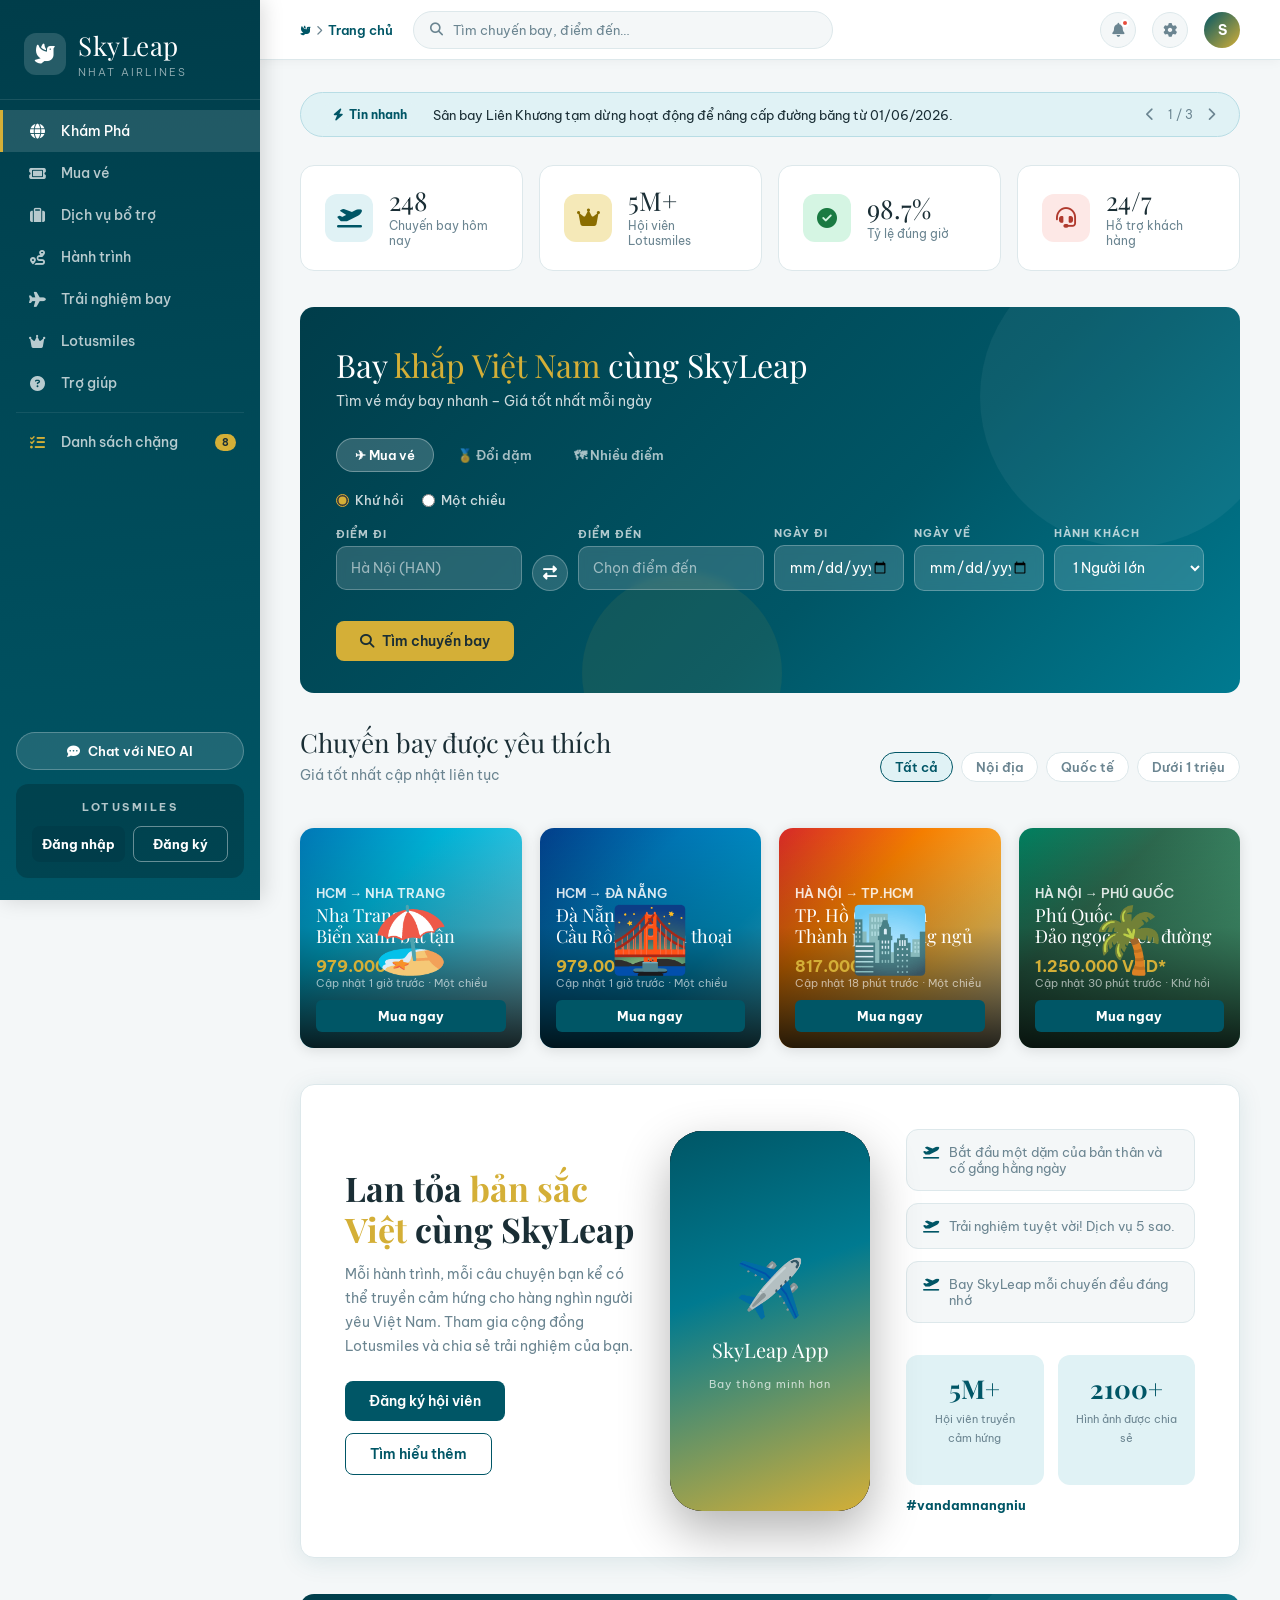
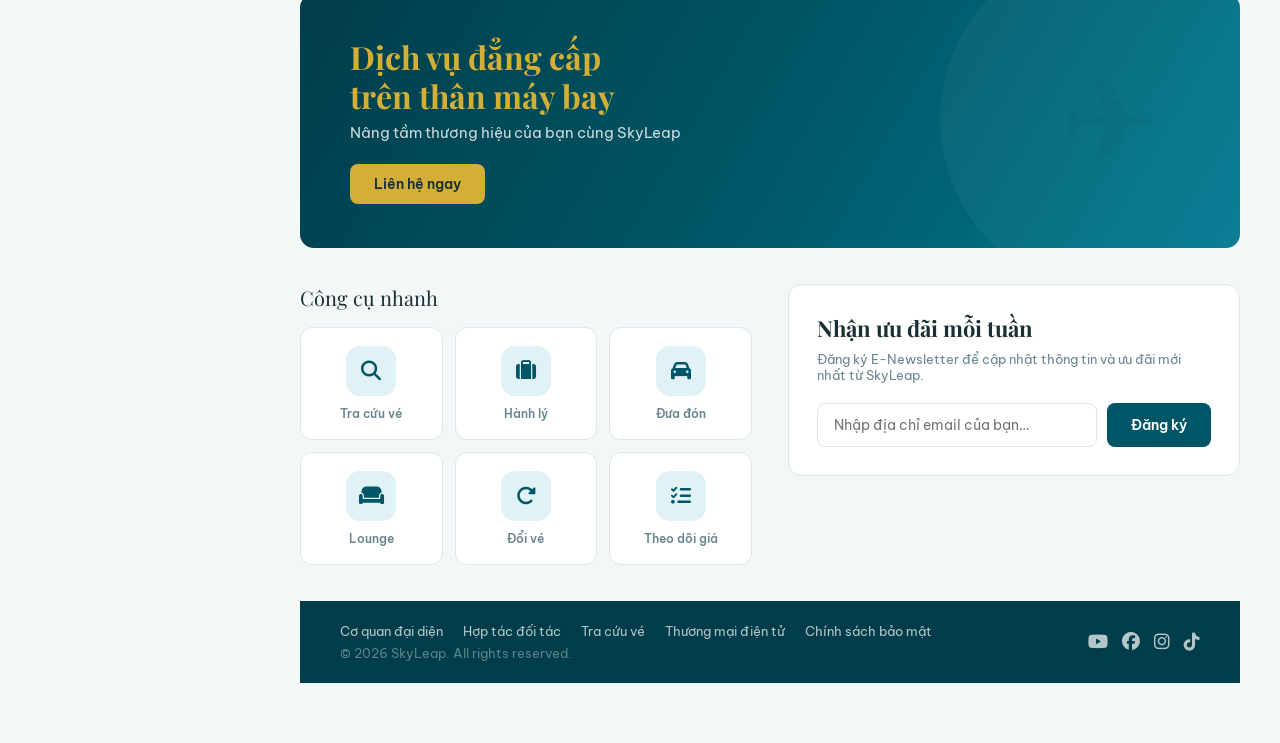
==== commit 081dc7ca: "Update index.html" ====
--- a/index.html
+++ b/index.html
@@ -6,7 +6,9 @@
     <title>SkyLeap – Bay Khắp Việt Nam</title>
     <link href="https://cdnjs.cloudflare.com/ajax/libs/font-awesome/6.5.0/css/all.min.css" rel="stylesheet">
     <link href="https://fonts.googleapis.com/css2?family=Playfair+Display:wght@600;700&family=Be+Vietnam+Pro:wght@300;400;500;600;700&display=swap" rel="stylesheet">
-        <link href="css/style.css" rel="stylesheet">
+    
+    
+    <link rel="stylesheet" href="style.css">
 </head>
 <body>
 
@@ -705,8 +707,8 @@
 
 <div class="toast-wrap" id="toast-wrap"></div>
 
-<script src="js/utils.js"></script>
-<script src="js/api.js"></script>
-<script src="js/main.js"></script>
+<script src="./js/utils.js"></script>
+<script src="./js/api.js"></script>
+<script src="./js/main.js"></script>
 </body>
 </html>
--- a/style.css
+++ b/style.css
@@ -0,0 +1,557 @@
+
+:root {
+            --primary:    #005666;
+            --primary-dk: #003d4a;
+            --primary-lg: #e0f2f5;
+            --accent:     #d4af37;
+            --accent-lt:  #f5e9b8;
+            --danger:     #e74c3c;
+            --success:    #27ae60;
+            --bg:         #f4f7f8;
+            --card:       #ffffff;
+            --txt:        #1a2e35;
+            --txt-muted:  #6b8591;
+            --border:     #dde8eb;
+            --sidebar-w:  260px;
+            --radius:     14px;
+            --shadow:     0 4px 24px rgba(0,86,102,.10);
+            --shadow-lg:  0 12px 40px rgba(0,86,102,.18);
+            --font-head:  'Playfair Display', serif;
+            --font-body:  'Be Vietnam Pro', sans-serif;
+        }
+        *,*::before,*::after{margin:0;padding:0;box-sizing:border-box;}
+        html{scroll-behavior:smooth;}
+        body{font-family:var(--font-body);background:var(--bg);color:var(--txt);display:flex;overflow-x:hidden;min-height:100vh;}
+        a{text-decoration:none;color:inherit;}
+        img{display:block;max-width:100%;}
+        ::-webkit-scrollbar{width:5px;height:5px;}
+        ::-webkit-scrollbar-track{background:transparent;}
+        ::-webkit-scrollbar-thumb{background:rgba(0,86,102,.25);border-radius:99px;}
+        ::-webkit-scrollbar-thumb:hover{background:rgba(0,86,102,.5);}
+
+        /* ── SIDEBAR ── */
+        #sidebar{width:var(--sidebar-w);min-height:100vh;height:100vh;position:fixed;top:0;left:0;background:linear-gradient(175deg,var(--primary-dk) 0%,var(--primary) 100%);color:#fff;display:flex;flex-direction:column;z-index:200;box-shadow:3px 0 20px rgba(0,0,0,.15);}
+        .sidebar-logo{padding:28px 24px 20px;display:flex;align-items:center;gap:12px;font-family:var(--font-head);font-size:26px;letter-spacing:.5px;cursor:pointer;border-bottom:1px solid rgba(255,255,255,.1);color:#fff;user-select:none;}
+        .sidebar-logo .icon-wrap{width:42px;height:42px;background:rgba(255,255,255,.15);border-radius:12px;display:grid;place-items:center;font-size:20px;}
+        .logo-sub{font-family:var(--font-body);font-size:11px;font-weight:300;opacity:.6;letter-spacing:2px;text-transform:uppercase;display:block;margin-top:2px;}
+        .menu{list-style:none;flex:1;overflow-y:auto;padding:10px 0;}
+.menu-item{display:flex;align-items:center;gap:14px;padding:12px 24px;cursor:pointer;color:rgba(255,255,255,.72);font-size:14px;font-weight:500;border-left:3px solid transparent;transition:all .2s;position:relative;}
+        .menu-item:hover{background:rgba(255,255,255,.08);color:#fff;}
+        .menu-item.active{background:rgba(255,255,255,.13);color:#fff;border-left-color:var(--accent);}
+        .menu-item.submenu-active{background:rgba(255,255,255,.08);color:#fff;}
+        .menu-item i{width:20px;text-align:center;font-size:15px;flex-shrink:0;}
+        .menu-item .badge-pill{margin-left:auto;background:var(--accent);color:#1a2e35;font-size:10px;font-weight:700;padding:2px 7px;border-radius:99px;}
+        .menu-sep{height:1px;background:rgba(255,255,255,.08);margin:8px 16px;}
+        .sidebar-bottom{padding:18px 16px 22px;}
+        .chat-btn{width:100%;padding:10px 16px;background:rgba(255,255,255,.12);border:1px solid rgba(255,255,255,.25);color:#fff;font-family:var(--font-body);font-size:13px;font-weight:600;border-radius:99px;cursor:pointer;display:flex;align-items:center;justify-content:center;gap:8px;transition:.2s;margin-bottom:14px;}
+        .chat-btn:hover{background:rgba(255,255,255,.22);}
+        .miles-box{background:rgba(0,0,0,.2);border-radius:12px;padding:16px;text-align:center;}
+        .miles-box h5{font-size:11px;letter-spacing:2.5px;text-transform:uppercase;margin-bottom:12px;opacity:.7;}
+        .auth-row{display:flex;gap:8px;}
+        .auth-row button{flex:1;padding:9px 8px;border-radius:8px;border:none;font-family:var(--font-body);font-size:13px;font-weight:700;cursor:pointer;transition:.2s;}
+        .btn-login-side{background:var(--primary-dk);color:#fff;}
+        .btn-login-side:hover{background:#001f26;}
+        .btn-reg-side{background:transparent;color:#fff;border:1px solid rgba(255,255,255,.4)!important;}
+        .btn-reg-side:hover{background:rgba(255,255,255,.15);}
+
+        /* ── FLYOUT ── */
+        .flyout{display:none;position:fixed;left:var(--sidebar-w);width:310px;max-height:calc(100vh - 20px);overflow-y:auto;background:#e8f5f8;color:var(--txt);border-radius:0 var(--radius) var(--radius) 0;box-shadow:var(--shadow-lg);z-index:199;padding:22px 22px 16px;animation:slideRight .18s ease;}
+        @keyframes slideRight{from{opacity:0;transform:translateX(-8px)}to{opacity:1;transform:translateX(0)}}
+        .flyout-close{position:absolute;right:14px;top:14px;width:28px;height:28px;border-radius:50%;background:rgba(0,86,102,.1);display:grid;place-items:center;cursor:pointer;font-size:14px;color:var(--primary-dk);transition:.2s;}
+        .flyout-close:hover{background:var(--danger);color:#fff;}
+.flyout-heading{font-size:13px;font-weight:700;color:var(--primary-dk);text-transform:uppercase;letter-spacing:1px;margin:18px 0 8px;padding-bottom:6px;border-bottom:1px solid #c5dde3;display:flex;align-items:center;gap:8px;}
+        .flyout-heading:first-of-type{margin-top:0;}
+        .flyout-list{list-style:none;margin-bottom:8px;}
+        .flyout-list li{padding:9px 10px 9px 28px;font-size:13.5px;color:#2c4a54;cursor:pointer;border-radius:8px;transition:.18s;line-height:1.4;}
+        .flyout-list li:hover{background:rgba(0,86,102,.1);color:var(--primary-dk);font-weight:600;}
+
+        /* ── MAIN ── */
+        #main{margin-left:var(--sidebar-w);flex:1;min-width:0;display:flex;flex-direction:column;}
+        .topbar{background:#fff;border-bottom:1px solid var(--border);padding:0 40px;height:60px;display:flex;align-items:center;gap:20px;position:sticky;top:0;z-index:100;box-shadow:0 2px 10px rgba(0,0,0,.04);}
+        .topbar-search{flex:1;max-width:420px;background:var(--bg);border:1px solid var(--border);border-radius:99px;display:flex;align-items:center;gap:10px;padding:0 16px;height:38px;}
+        .topbar-search input{flex:1;border:none;background:transparent;font-family:var(--font-body);font-size:13px;color:var(--txt);outline:none;}
+        .topbar-search input::placeholder{color:var(--txt-muted);}
+        .topbar-search i{color:var(--txt-muted);font-size:13px;}
+        .topbar-right{margin-left:auto;display:flex;align-items:center;gap:16px;}
+        .topbar-icon{width:36px;height:36px;border-radius:50%;background:var(--bg);border:1px solid var(--border);display:grid;place-items:center;cursor:pointer;color:var(--txt-muted);font-size:14px;transition:.2s;position:relative;}
+        .topbar-icon:hover{background:var(--primary-lg);color:var(--primary);border-color:var(--primary);}
+        .topbar-icon .notif-dot{position:absolute;top:6px;right:6px;width:8px;height:8px;border-radius:50%;background:var(--danger);border:2px solid #fff;}
+        .topbar-avatar{width:36px;height:36px;border-radius:50%;background:linear-gradient(135deg,var(--primary),var(--accent));display:grid;place-items:center;color:#fff;font-weight:700;font-size:14px;cursor:pointer;}
+        .topbar-breadcrumb{font-size:13px;color:var(--txt-muted);display:flex;align-items:center;gap:6px;}
+        .topbar-breadcrumb span.current{color:var(--primary);font-weight:600;}
+        .topbar-breadcrumb i{font-size:10px;}
+
+        /* ── TABS ── */
+        .tab-content{display:none;animation:fadeIn .35s ease;}
+        .tab-content.active{display:block;}
+        @keyframes fadeIn{from{opacity:0;transform:translateY(6px)}to{opacity:1;transform:translateY(0)}}
+        .page-body{padding:32px 40px 60px;flex:1;}
+
+        /* ── COMMON ── */
+        .card{background:var(--card);border-radius:var(--radius);box-shadow:var(--shadow);border:1px solid var(--border);}
+.card-pad{padding:28px;}
+        .section-title{font-family:var(--font-head);font-size:26px;color:var(--txt);margin-bottom:6px;}
+        .section-sub{font-size:14px;color:var(--txt-muted);margin-bottom:24px;}
+        .btn{display:inline-flex;align-items:center;gap:8px;padding:11px 24px;border:none;border-radius:8px;font-family:var(--font-body);font-size:14px;font-weight:600;cursor:pointer;transition:all .2s;}
+        .btn-primary{background:var(--primary);color:#fff;}
+        .btn-primary:hover{background:var(--primary-dk);box-shadow:0 4px 14px rgba(0,86,102,.35);transform:translateY(-1px);}
+        .btn-outline{background:transparent;color:var(--primary);border:1.5px solid var(--primary);}
+        .btn-outline:hover{background:var(--primary);color:#fff;}
+        .btn-gold{background:var(--accent);color:#1a2e35;}
+        .btn-gold:hover{background:#c5a02e;box-shadow:0 4px 14px rgba(212,175,55,.35);}
+        .btn-danger{background:var(--danger);color:#fff;}
+        .btn-danger:hover{background:#c0392b;}
+        .btn-sm{padding:7px 16px;font-size:13px;}
+        .btn-full{width:100%;justify-content:center;}
+        .badge{display:inline-flex;align-items:center;gap:5px;padding:4px 12px;border-radius:99px;font-size:12px;font-weight:700;}
+        .badge-primary{background:var(--primary-lg);color:var(--primary);}
+        .badge-gold{background:var(--accent-lt);color:#8a6d00;}
+        .badge-success{background:#d5f5e3;color:#1a7a42;}
+        .badge-danger{background:#fde8e6;color:#b03a2e;}
+        .badge-muted{background:#ecf0f1;color:var(--txt-muted);}
+        .badge-night{background:#1a2e35;color:#a8d8e0;}
+
+        /* ── TICKER ── */
+        .ticker{background:var(--primary-lg);border:1px solid #b8dde5;border-radius:99px;display:flex;align-items:center;gap:14px;padding:10px 20px;font-size:13px;margin-bottom:28px;}
+        .ticker-nav{margin-left:auto;display:flex;align-items:center;gap:10px;color:var(--txt-muted);font-size:12px;}
+        .ticker-nav button{background:none;border:none;cursor:pointer;color:var(--txt-muted);padding:0 4px;}
+        .ticker-nav button:hover{color:var(--primary);}
+
+        /* ── HERO SEARCH ── */
+        .hero-search{background:linear-gradient(135deg,var(--primary-dk) 0%,var(--primary) 60%,#007a90 100%);border-radius:var(--radius);padding:36px 36px 32px;color:#fff;margin-bottom:32px;position:relative;overflow:hidden;}
+        .hero-search::before{content:'';position:absolute;top:-60px;right:-40px;width:300px;height:300px;border-radius:50%;background:rgba(255,255,255,.05);}
+        .hero-search::after{content:'';position:absolute;bottom:-80px;left:30%;width:200px;height:200px;border-radius:50%;background:rgba(212,175,55,.08);}
+        .hero-heading{font-family:var(--font-head);font-size:32px;margin-bottom:6px;position:relative;z-index:1;}
+        .hero-heading span{color:var(--accent);}
+.hero-sub{font-size:14px;opacity:.8;margin-bottom:28px;position:relative;z-index:1;}
+        .search-tabs{display:flex;gap:4px;margin-bottom:20px;position:relative;z-index:1;}
+        .search-tab{padding:8px 18px;border-radius:99px;font-size:13px;font-weight:600;cursor:pointer;color:rgba(255,255,255,.65);border:1px solid transparent;transition:.2s;}
+        .search-tab.active{background:rgba(255,255,255,.18);color:#fff;border-color:rgba(255,255,255,.3);}
+        .search-tab:hover{color:#fff;}
+        .trip-radio{display:flex;gap:18px;margin-bottom:18px;position:relative;z-index:1;}
+        .trip-radio label{font-size:13px;font-weight:500;color:rgba(255,255,255,.8);display:flex;align-items:center;gap:6px;cursor:pointer;}
+        .trip-radio input[type=radio]{accent-color:var(--accent);}
+        .sf-group{display:flex;flex-direction:column;gap:5px;}
+        .sf-group label{font-size:11px;font-weight:700;text-transform:uppercase;letter-spacing:1px;opacity:.7;}
+        .sf-group input,.sf-group select{padding:12px 14px;background:rgba(255,255,255,.15);border:1px solid rgba(255,255,255,.25);border-radius:10px;color:#fff;font-family:var(--font-body);font-size:14px;outline:none;transition:.2s;backdrop-filter:blur(4px);}
+        .sf-group input::placeholder{color:rgba(255,255,255,.55);}
+        .sf-group input:focus,.sf-group select:focus{background:rgba(255,255,255,.22);border-color:var(--accent);}
+        .sf-group select option{background:var(--primary-dk);}
+        .sf-swap{width:36px;height:36px;background:rgba(255,255,255,.15);border:1px solid rgba(255,255,255,.25);border-radius:50%;display:grid;place-items:center;cursor:pointer;color:#fff;font-size:14px;align-self:flex-end;transition:.2s;}
+        .sf-swap:hover{background:rgba(255,255,255,.25);transform:rotate(180deg);}
+        .search-row{display:flex;align-items:center;gap:10px;flex-wrap:wrap;position:relative;z-index:1;}
+
+        /* ── FLIGHT DESTINATION CARDS ── */
+        .flights-heading{display:flex;justify-content:space-between;align-items:center;margin-bottom:20px;flex-wrap:wrap;gap:12px;}
+        .filter-pills{display:flex;gap:8px;flex-wrap:wrap;}
+        .filter-pill{padding:6px 14px;border-radius:99px;font-size:12.5px;font-weight:600;border:1.5px solid var(--border);background:var(--card);color:var(--txt-muted);cursor:pointer;transition:.2s;}
+        .filter-pill:hover,.filter-pill.active{border-color:var(--primary);color:var(--primary);background:var(--primary-lg);}
+        .flights-grid{display:grid;grid-template-columns:repeat(auto-fill,minmax(220px,1fr));gap:18px;margin-bottom:36px;}
+        .flight-card{border-radius:var(--radius);overflow:hidden;position:relative;cursor:pointer;transition:transform .25s,box-shadow .25s;box-shadow:0 2px 14px rgba(0,0,0,.12);min-height:220px;}
+.flight-card:hover{transform:translateY(-6px);box-shadow:0 14px 32px rgba(0,0,0,.18);}
+        .fc-bg{width:100%;height:220px;display:flex;align-items:center;justify-content:center;font-size:64px;position:relative;}
+        .fc-bg-nhatrang{background:linear-gradient(135deg,#0077b6,#00b4d8,#48cae4,#90e0ef);}
+        .fc-bg-danang{background:linear-gradient(135deg,#023e8a,#0077b6,#0096c7,#48cae4);}
+        .fc-bg-hcm{background:linear-gradient(135deg,#d62828,#f77f00,#fcbf49,#eae2b7);}
+        .fc-bg-phuquoc{background:linear-gradient(135deg,#007f5f,#2d6a4f,#40916c,#52b788);}
+        .fc-overlay{position:absolute;inset:0;background:linear-gradient(to top,rgba(0,0,0,.85) 0%,rgba(0,0,0,.2) 55%,transparent 100%);}
+        .fc-body{position:absolute;bottom:0;left:0;right:0;padding:16px;color:#fff;}
+        .fc-route{font-size:13px;font-weight:600;margin-bottom:4px;opacity:.85;}
+        .fc-city{font-family:var(--font-head);font-size:18px;margin-bottom:8px;line-height:1.2;}
+        .fc-price{font-size:16px;font-weight:700;color:var(--accent);}
+        .fc-meta{font-size:11px;opacity:.6;margin-bottom:10px;}
+        .fc-buy{width:100%;padding:8px;background:var(--primary);border:none;border-radius:6px;color:#fff;font-family:var(--font-body);font-size:13px;font-weight:700;cursor:pointer;transition:.2s;}
+        .fc-buy:hover{background:var(--accent);color:#1a2e35;}
+
+        /* ── STATS STRIP ── */
+        .stats-strip{display:grid;grid-template-columns:repeat(4,1fr);gap:16px;margin-bottom:36px;}
+        .stat-card{background:var(--card);border-radius:var(--radius);padding:22px 24px;border:1px solid var(--border);display:flex;align-items:center;gap:16px;}
+        .stat-icon{width:48px;height:48px;border-radius:12px;display:grid;place-items:center;font-size:20px;flex-shrink:0;}
+        .stat-icon.teal{background:var(--primary-lg);color:var(--primary);}
+        .stat-icon.gold{background:var(--accent-lt);color:#8a6d00;}
+        .stat-icon.green{background:#d5f5e3;color:#1a7a42;}
+        .stat-icon.red{background:#fde8e6;color:#b03a2e;}
+        .stat-val{font-family:var(--font-head);font-size:26px;color:var(--txt);line-height:1;}
+        .stat-lbl{font-size:12px;color:var(--txt-muted);margin-top:4px;}
+
+        /* ── CULTURE ── */
+        .culture{display:grid;grid-template-columns:1fr auto 1fr;gap:36px;align-items:center;background:var(--card);border-radius:var(--radius);padding:44px;margin-bottom:36px;border:1px solid var(--border);box-shadow:var(--shadow);}
+        .culture h2{font-family:var(--font-head);font-size:34px;line-height:1.2;margin-bottom:14px;}
+        .culture h2 span{color:var(--accent);}
+        .culture p{font-size:14px;color:var(--txt-muted);line-height:1.7;margin-bottom:22px;}
+.phone-wrap{width:200px;background:#1a1a2e;border-radius:32px;overflow:hidden;box-shadow:0 20px 50px rgba(0,0,0,.3),inset 0 0 0 8px #111;position:relative;}
+        .phone-screen{width:100%;height:380px;background:linear-gradient(160deg,#005666 0%,#007a90 40%,#d4af37 100%);display:flex;flex-direction:column;align-items:center;justify-content:center;gap:14px;padding:20px;}
+        .phone-screen .ph-icon{font-size:56px;color:rgba(255,255,255,.9);}
+        .phone-screen .ph-txt{font-family:var(--font-head);font-size:20px;color:#fff;text-align:center;line-height:1.3;}
+        .phone-screen .ph-sub{font-size:11px;color:rgba(255,255,255,.7);text-align:center;letter-spacing:1px;}
+        .culture-social{display:flex;flex-direction:column;gap:12px;}
+        .social-comment{background:var(--bg);border-radius:12px;padding:14px 16px;display:flex;gap:10px;align-items:flex-start;font-size:13px;color:var(--txt-muted);border:1px solid var(--border);}
+        .social-comment i{color:var(--primary);margin-top:2px;flex-shrink:0;}
+        .culture-nums{margin-top:20px;display:grid;grid-template-columns:1fr 1fr;gap:14px;}
+        .cnum{background:var(--primary-lg);border-radius:12px;padding:16px;text-align:center;}
+        .cnum h3{font-family:var(--font-head);font-size:26px;color:var(--primary);}
+        .cnum p{font-size:11px;color:var(--txt-muted);margin-top:4px;}
+
+        /* ── AD BANNER ── */
+        .ad-banner{background:linear-gradient(120deg,var(--primary-dk) 0%,var(--primary) 50%,#007a90 100%);border-radius:var(--radius);padding:44px 50px;display:flex;align-items:center;position:relative;overflow:hidden;margin-bottom:36px;min-height:220px;}
+        .ad-banner::after{content:'';position:absolute;right:-50px;top:-50px;width:350px;height:350px;border-radius:50%;background:rgba(255,255,255,.04);}
+        .ad-banner::before{content:'✈';position:absolute;right:80px;top:50%;transform:translateY(-50%);font-size:120px;opacity:.05;z-index:0;}
+        .ad-text{position:relative;z-index:2;}
+        .ad-text h2{font-family:var(--font-head);font-size:32px;color:var(--accent);margin-bottom:8px;line-height:1.2;}
+        .ad-text p{color:rgba(255,255,255,.8);margin-bottom:22px;font-size:15px;}
+
+        /* ── TOOLS ── */
+        .tools-row{display:flex;gap:36px;flex-wrap:wrap;margin-bottom:36px;}
+        .tools-col{flex:1;min-width:280px;}
+        .tools-grid{display:grid;grid-template-columns:repeat(3,1fr);gap:12px;margin-top:16px;}
+        .tool-item{background:var(--card);border:1px solid var(--border);border-radius:12px;padding:18px 10px;text-align:center;cursor:pointer;transition:.2s;}
+        .tool-item:hover{border-color:var(--primary);box-shadow:0 4px 14px rgba(0,86,102,.12);transform:translateY(-2px);}
+.tool-icon-wrap{width:50px;height:50px;border-radius:14px;background:var(--primary-lg);color:var(--primary);font-size:20px;display:grid;place-items:center;margin:0 auto 10px;transition:.2s;}
+        .tool-item:hover .tool-icon-wrap{background:var(--primary);color:#fff;}
+        .tool-label{font-size:12px;font-weight:600;color:var(--txt-muted);}
+        .tool-item:hover .tool-label{color:var(--primary);}
+        .newsletter{background:var(--card);border-radius:var(--radius);padding:28px;border:1px solid var(--border);}
+        .newsletter h3{font-family:var(--font-head);font-size:22px;margin-bottom:8px;}
+        .newsletter p{font-size:13px;color:var(--txt-muted);margin-bottom:20px;}
+        .nl-form{display:flex;gap:10px;flex-wrap:wrap;}
+        .nl-form input{flex:1;min-width:200px;padding:12px 16px;border:1.5px solid var(--border);border-radius:8px;font-family:var(--font-body);font-size:14px;outline:none;transition:.2s;}
+        .nl-form input:focus{border-color:var(--primary);}
+
+        /* ── BOOKING TAB ── */
+        .booking-wrap{max-width:820px;}
+        .form-group{display:flex;flex-direction:column;gap:5px;}
+        .form-group label{font-size:13px;font-weight:600;color:var(--txt-muted);}
+        .form-group input,.form-group select{padding:12px 14px;border:1.5px solid var(--border);border-radius:8px;font-family:var(--font-body);font-size:14px;color:var(--txt);outline:none;background:var(--card);transition:.2s;}
+        .form-group input:focus,.form-group select:focus{border-color:var(--primary);box-shadow:0 0 0 3px rgba(0,86,102,.08);}
+        .form-row{display:flex;gap:14px;flex-wrap:wrap;}
+        .form-row .form-group{flex:1;min-width:180px;}
+        .swap-btn{display:flex;align-items:flex-end;padding-bottom:12px;color:var(--primary);font-size:18px;cursor:pointer;transition:.2s;}
+        .swap-btn:hover{color:var(--accent);transform:scale(1.2);}
+        .promo-row{display:flex;gap:10px;flex-wrap:wrap;align-items:flex-end;margin-top:8px;}
+        .promo-row .form-group{flex:2;}
+
+        /* ── SERVICES TAB ── */
+        .services-grid{display:grid;grid-template-columns:repeat(auto-fill,minmax(240px,1fr));gap:20px;}
+        .svc-card{background:var(--card);border-radius:var(--radius);border:1px solid var(--border);overflow:hidden;transition:all .25s;cursor:pointer;}
+        .svc-card:hover{transform:translateY(-5px);box-shadow:var(--shadow-lg);border-color:var(--primary);}
+        .svc-icon-top{padding:36px 28px 20px;display:flex;align-items:center;justify-content:center;font-size:48px;}
+        .svc-icon-top.c1{background:linear-gradient(135deg,#e0f2f5,#c8eaf0);color:var(--primary);}
+        .svc-icon-top.c2{background:linear-gradient(135deg,#fef9e7,#fdf0b5);color:#8a6d00;}
+        .svc-icon-top.c3{background:linear-gradient(135deg,#fde8e6,#fbd4d0);color:var(--danger);}
+.svc-icon-top.c4{background:linear-gradient(135deg,#d5f5e3,#b8f0cf);color:#1a7a42;}
+        .svc-body{padding:20px 24px;}
+        .svc-body h4{font-size:17px;font-weight:700;margin-bottom:8px;color:var(--txt);}
+        .svc-body p{font-size:13px;color:var(--txt-muted);line-height:1.6;margin-bottom:18px;}
+
+        /* ── ITINERARY TAB ── */
+        .itin-grid{display:grid;grid-template-columns:1fr 1fr;gap:24px;}
+        .itin-card{background:var(--card);border-radius:var(--radius);padding:28px;border:1px solid var(--border);}
+        .itin-card h3{font-size:18px;font-weight:700;margin-bottom:20px;color:var(--primary-dk);display:flex;align-items:center;gap:10px;}
+
+        /* ── EXPERIENCE TAB ── */
+        .exp-grid{display:grid;grid-template-columns:repeat(auto-fill,minmax(280px,1fr));gap:22px;}
+        .exp-card{border-radius:var(--radius);overflow:hidden;box-shadow:var(--shadow);border:1px solid var(--border);}
+        .exp-illustration{width:100%;height:200px;display:flex;align-items:center;justify-content:center;flex-direction:column;gap:10px;position:relative;overflow:hidden;}
+        .exp-ill-business{background:linear-gradient(135deg,#1a2e35 0%,#003d4a 60%,#005666 100%);}
+        .exp-ill-economy{background:linear-gradient(135deg,#005666 0%,#007a90 60%,#00a0b5 100%);}
+        .exp-ill-entertainment{background:linear-gradient(135deg,#2c3e50 0%,#3d5a6a 60%,#4a7080 100%);}
+        .exp-illustration .exp-ill-icon{font-size:56px;z-index:1;}
+        .exp-illustration .exp-ill-label{font-family:var(--font-head);font-size:16px;color:rgba(255,255,255,.8);z-index:1;}
+        .exp-illustration::before{content:'';position:absolute;top:-30px;right:-30px;width:120px;height:120px;border-radius:50%;background:rgba(255,255,255,.04);}
+        .exp-illustration::after{content:'';position:absolute;bottom:-20px;left:10%;width:80px;height:80px;border-radius:50%;background:rgba(212,175,55,.08);}
+        .exp-body{padding:22px;background:var(--card);}
+        .exp-body h4{font-family:var(--font-head);font-size:20px;margin-bottom:8px;}
+        .exp-body p{font-size:13.5px;color:var(--txt-muted);line-height:1.6;}
+
+        /* ── LOTUSMILES TAB ── */
+        .miles-hero{background:linear-gradient(135deg,#1a2e35 0%,var(--primary-dk) 50%,#003d4a 100%);border-radius:var(--radius);padding:44px;display:grid;grid-template-columns:1fr 1fr;gap:40px;align-items:center;color:#fff;margin-bottom:28px;}
+        .miles-hero h2{font-family:var(--font-head);font-size:36px;margin-bottom:12px;}
+        .miles-hero h2 span{color:var(--accent);}
+        .miles-hero p{font-size:14px;opacity:.8;line-height:1.7;margin-bottom:24px;}
+.miles-visual{background:linear-gradient(135deg,rgba(255,255,255,.08),rgba(255,255,255,.03));border:1px solid rgba(255,255,255,.15);border-radius:20px;padding:36px 28px;text-align:center;display:flex;flex-direction:column;align-items:center;gap:16px;}
+        .miles-visual .mv-icon{font-size:64px;}
+        .miles-visual h3{font-family:var(--font-head);font-size:24px;color:var(--accent);}
+        .miles-visual p{font-size:13px;opacity:.75;line-height:1.6;}
+        .miles-visual .mv-nums{display:flex;gap:24px;margin-top:8px;}
+        .miles-visual .mv-num{text-align:center;}
+        .miles-visual .mv-num .n{font-family:var(--font-head);font-size:22px;color:var(--accent);}
+        .miles-visual .mv-num .l{font-size:10px;opacity:.65;text-transform:uppercase;letter-spacing:1px;}
+        .miles-tiers{display:grid;grid-template-columns:repeat(4,1fr);gap:14px;}
+        .tier-card{border-radius:12px;padding:20px 16px;text-align:center;border:1px solid var(--border);background:var(--card);}
+        .tier-card .tier-icon{font-size:32px;margin-bottom:10px;}
+        .tier-card h4{font-size:15px;font-weight:700;margin-bottom:6px;}
+        .tier-card p{font-size:12px;color:var(--txt-muted);}
+        .tier-card.silver{border-top:3px solid #95a5a6;}
+        .tier-card.gold{border-top:3px solid var(--accent);}
+        .tier-card.platinum{border-top:3px solid #8e44ad;}
+        .tier-card.diamond{border-top:3px solid #2980b9;}
+
+        /* ── HELP TAB ── */
+        .help-grid{display:grid;grid-template-columns:2fr 1fr;gap:28px;}
+        .faq-item{background:var(--card);border:1px solid var(--border);border-radius:10px;padding:18px 20px;display:flex;justify-content:space-between;align-items:center;cursor:pointer;font-weight:600;font-size:14px;transition:.2s;color:var(--primary-dk);margin-bottom:10px;}
+        .faq-item:hover{border-color:var(--primary);background:var(--primary-lg);}
+        .faq-answer{display:none;padding:14px 20px 18px;font-size:13.5px;color:var(--txt-muted);line-height:1.7;background:var(--card);border:1px solid var(--border);border-top:none;border-radius:0 0 10px 10px;margin-top:-10px;margin-bottom:10px;}
+        .faq-answer.open{display:block;}
+        .faq-item.open{border-radius:10px 10px 0 0;border-color:var(--primary);}
+        .support-box{background:var(--primary-dk);color:#fff;border-radius:var(--radius);padding:28px;}
+        .support-box h3{color:var(--accent);margin-bottom:16px;font-size:18px;}
+        .support-phone{font-family:var(--font-head);font-size:26px;margin-bottom:18px;color:#fff;}
+        .support-lbl{font-size:13px;opacity:.7;margin-bottom:6px;}
+
+        /* ── FLIGHT LIST TAB ── */
+        /* Hero banner */
+.fl-hero{background:linear-gradient(135deg,var(--primary-dk) 0%,var(--primary) 60%,#007a90 100%);border-radius:var(--radius);padding:32px 36px;color:#fff;margin-bottom:24px;position:relative;overflow:hidden;display:flex;align-items:center;justify-content:space-between;flex-wrap:wrap;gap:20px;}
+        .fl-hero::before{content:'';position:absolute;top:-60px;right:-40px;width:260px;height:260px;border-radius:50%;background:rgba(255,255,255,.05);}
+        .fl-hero::after{content:'';position:absolute;bottom:-60px;left:30%;width:160px;height:160px;border-radius:50%;background:rgba(212,175,55,.08);}
+        .fl-hero-left{position:relative;z-index:1;}
+        .fl-hero-left h2{font-family:var(--font-head);font-size:26px;margin-bottom:4px;}
+        .fl-hero-left h2 span{color:var(--accent);}
+        .fl-hero-left p{font-size:13px;opacity:.8;}
+        .fl-hero-stats{display:flex;gap:28px;position:relative;z-index:1;flex-wrap:wrap;}
+        .fl-hstat{text-align:center;}
+        .fl-hstat .v{font-family:var(--font-head);font-size:26px;color:var(--accent);}
+        .fl-hstat .l{font-size:10px;opacity:.7;text-transform:uppercase;letter-spacing:1px;}
+        /* stats strip */
+        .fl-stats{display:grid;grid-template-columns:repeat(4,1fr);gap:14px;margin-bottom:22px;}
+        /* toolbar */
+        .fl-toolbar{display:flex;align-items:center;gap:10px;margin-bottom:16px;flex-wrap:wrap;background:var(--card);padding:14px 18px;border-radius:var(--radius);border:1px solid var(--border);box-shadow:var(--shadow);}
+        .fl-toolbar-left{display:flex;gap:6px;flex:1;flex-wrap:wrap;}
+        .fl-toolbar-right{display:flex;gap:8px;align-items:center;flex-wrap:wrap;}
+        .fl-filter-btn{padding:7px 15px;border-radius:99px;font-size:12.5px;font-weight:600;border:1.5px solid var(--border);background:var(--card);color:var(--txt-muted);cursor:pointer;transition:.2s;font-family:var(--font-body);}
+        .fl-filter-btn:hover,.fl-filter-btn.active{border-color:var(--primary);color:var(--primary);background:var(--primary-lg);}
+        .fl-input{padding:8px 14px;border:1.5px solid var(--border);border-radius:8px;font-family:var(--font-body);font-size:13px;outline:none;background:#fff;transition:.2s;}
+        .fl-input:focus{border-color:var(--primary);}
+        /* action row */
+        .fl-action-row{display:flex;align-items:center;justify-content:space-between;margin-bottom:16px;flex-wrap:wrap;gap:12px;}
+        .fl-action-left{display:flex;gap:10px;flex-wrap:wrap;}
+        .fl-action-right{display:flex;gap:8px;align-items:center;flex-wrap:wrap;}
+        /* card grid */
+        #flights-card-grid{display:grid;grid-template-columns:repeat(auto-fill,minmax(340px,1fr));gap:18px;}
+.flight-item{background:var(--card);border-radius:var(--radius);border:1px solid var(--border);overflow:hidden;transition:all .25s;position:relative;box-shadow:var(--shadow);}
+        .flight-item:hover{transform:translateY(-4px);box-shadow:var(--shadow-lg);border-color:var(--primary);}
+        .flight-item.selected{border-color:var(--accent);box-shadow:0 0 0 2px var(--accent-lt),var(--shadow-lg);}
+        .fi-header{background:linear-gradient(135deg,var(--primary-dk) 0%,var(--primary) 100%);padding:16px 20px;display:flex;align-items:center;justify-content:space-between;position:relative;overflow:hidden;}
+        .fi-header::before{content:'';position:absolute;right:-20px;top:-20px;width:80px;height:80px;border-radius:50%;background:rgba(255,255,255,.05);}
+        .fi-route{font-family:var(--font-head);font-size:20px;color:#fff;letter-spacing:.5px;}
+        .fi-flight-no{font-size:11px;color:rgba(255,255,255,.6);font-weight:600;letter-spacing:1px;margin-top:2px;}
+        .fi-actions-header{display:flex;gap:6px;align-items:center;position:relative;z-index:1;}
+        .fi-check{width:22px;height:22px;border-radius:6px;border:2px solid rgba(255,255,255,.4);cursor:pointer;display:grid;place-items:center;transition:.2s;background:transparent;flex-shrink:0;}
+        .fi-check.checked{background:var(--accent);border-color:var(--accent);}
+        .fi-check i{font-size:11px;color:#1a2e35;display:none;}
+        .fi-check.checked i{display:block;}
+        .fi-icon-btn{width:28px;height:28px;border-radius:8px;background:rgba(255,255,255,.12);border:1px solid rgba(255,255,255,.2);color:#fff;font-size:12px;cursor:pointer;display:grid;place-items:center;transition:.2s;}
+        .fi-icon-btn:hover{background:rgba(255,255,255,.22);}
+        .fi-icon-btn.del:hover{background:var(--danger);border-color:var(--danger);}
+        .fi-body{padding:18px 20px;}
+        .fi-times{display:flex;align-items:center;margin-bottom:12px;}
+        .fi-time{text-align:center;}
+        .fi-time .t{font-family:var(--font-head);font-size:22px;color:var(--txt);line-height:1;}
+        .fi-time .ap{font-size:11px;color:var(--txt-muted);font-weight:700;margin-top:2px;letter-spacing:1px;}
+        .fi-line{flex:1;display:flex;flex-direction:column;align-items:center;padding:0 10px;}
+        .fi-line .dur{font-size:11px;color:var(--txt-muted);margin-bottom:4px;font-weight:600;}
+        .fi-line .line{width:100%;height:1px;background:var(--border);position:relative;}
+        .fi-line .line::after{content:'\f072';font-family:'Font Awesome 6 Free';font-weight:900;position:absolute;right:-4px;top:-8px;font-size:13px;color:var(--primary);transform:rotate(90deg);}
+.fi-prices{display:flex;align-items:center;justify-content:space-between;background:var(--bg);border-radius:10px;padding:12px 16px;margin-bottom:12px;border:1px solid var(--border);}
+        .fi-price-block{text-align:center;}
+        .fi-price-block .lbl{font-size:10px;color:var(--txt-muted);font-weight:700;text-transform:uppercase;letter-spacing:1px;margin-bottom:3px;}
+        .fi-price-block .val{font-family:var(--font-head);font-size:17px;}
+        .fi-price-block .val.current{color:var(--primary);}
+        .fi-price-block .val.target{color:var(--txt-muted);}
+        .fi-price-block .val.good{color:var(--success);}
+        .fi-divider{width:1px;height:36px;background:var(--border);}
+        .fi-progress{margin-bottom:12px;}
+        .fi-progress .lbl{display:flex;justify-content:space-between;font-size:11px;color:var(--txt-muted);font-weight:600;margin-bottom:5px;}
+        .progress-bar{height:6px;background:var(--border);border-radius:99px;overflow:hidden;}
+        .progress-fill{height:100%;border-radius:99px;transition:width .6s ease;}
+        .fi-footer{display:flex;align-items:center;justify-content:space-between;padding-top:10px;border-top:1px solid var(--border);}
+        .fi-tags{display:flex;gap:5px;flex-wrap:wrap;}
+        .fi-footer-actions{display:flex;gap:6px;}
+        .fi-footer-actions button{padding:6px 12px;font-size:12px;border-radius:6px;font-family:var(--font-body);font-weight:600;cursor:pointer;border:1.5px solid;transition:.2s;}
+        .fi-btn-edit{background:transparent;color:var(--primary);border-color:var(--primary);}
+        .fi-btn-edit:hover{background:var(--primary);color:#fff;}
+        .fi-btn-book{background:var(--primary);color:#fff;border-color:var(--primary);}
+        .fi-btn-book:hover{background:var(--primary-dk);}
+        .status-dot{width:8px;height:8px;border-radius:50%;display:inline-block;margin-right:5px;}
+        .status-dot.good{background:var(--success);}
+        .status-dot.wait{background:var(--accent);}
+        .status-dot.high{background:var(--danger);}
+        /* Route builder */
+        .route-panel-wrap{margin-bottom:22px;}
+        .route-card{background:var(--card);border-radius:var(--radius);border:2px solid var(--primary);box-shadow:var(--shadow-lg);overflow:hidden;}
+        .route-header{background:linear-gradient(135deg,var(--primary-dk),var(--primary));padding:18px 26px;display:flex;align-items:center;justify-content:space-between;flex-wrap:wrap;gap:12px;}
+        .route-header-left{display:flex;align-items:center;gap:12px;}
+        .route-header-icon{width:40px;height:40px;background:rgba(255,255,255,.15);border-radius:10px;display:grid;place-items:center;color:#fff;font-size:17px;}
+        .route-header-txt h3{font-family:var(--font-head);font-size:17px;color:#fff;}
+.route-header-txt p{font-size:12px;color:rgba(255,255,255,.7);margin-top:2px;}
+        .route-header-actions{display:flex;gap:7px;flex-wrap:wrap;}
+        .route-body{padding:22px 26px;}
+        .route-meta-row{display:grid;grid-template-columns:1fr auto;gap:12px;margin-bottom:18px;}
+        #route-stops-list{display:flex;flex-direction:column;gap:8px;margin-bottom:16px;}
+        .route-stop{display:grid;grid-template-columns:30px 1fr 1fr 130px 110px 34px;gap:8px;align-items:center;background:var(--bg);border-radius:10px;padding:10px 14px;border:1px solid var(--border);transition:.2s;}
+        .route-stop:hover{border-color:var(--primary);background:var(--primary-lg);}
+        .stop-num{width:26px;height:26px;background:var(--primary);color:#fff;border-radius:50%;display:grid;place-items:center;font-size:12px;font-weight:700;flex-shrink:0;}
+        .route-stop input,.route-stop select{padding:7px 10px;border:1.5px solid var(--border);border-radius:7px;font-family:var(--font-body);font-size:13px;outline:none;background:#fff;transition:.2s;width:100%;}
+        .route-stop input:focus,.route-stop select:focus{border-color:var(--primary);}
+        .stop-del{width:30px;height:30px;background:var(--danger);border:none;border-radius:7px;color:#fff;cursor:pointer;display:grid;place-items:center;font-size:12px;transition:.2s;flex-shrink:0;}
+        .stop-del:hover{background:#c0392b;transform:scale(1.05);}
+        .route-summary-box{background:linear-gradient(135deg,var(--primary-lg),#d0ecf1);border-radius:10px;padding:14px 18px;border:1px solid var(--border);}
+        .route-summary-box h4{font-size:13px;font-weight:700;color:var(--primary-dk);margin-bottom:8px;display:flex;align-items:center;gap:7px;}
+        .route-path{display:flex;align-items:center;flex-wrap:wrap;gap:0;}
+        .route-path-stop{display:flex;align-items:center;gap:4px;font-size:13px;font-weight:700;color:var(--primary-dk);}
+        .route-path-arrow{color:var(--primary);font-size:12px;margin:0 6px;}
+        /* saved routes */
+        .saved-route-chip{display:flex;align-items:center;gap:10px;background:var(--card);border:1px solid var(--border);border-radius:10px;padding:10px 14px;transition:.2s;}
+        .saved-route-chip:hover{border-color:var(--primary);background:var(--primary-lg);}
+        .saved-route-chip .sic{width:30px;height:30px;background:var(--primary-lg);border-radius:8px;display:grid;place-items:center;color:var(--primary);font-size:13px;}
+        .saved-route-chip .si h5{font-size:13px;font-weight:700;color:var(--txt);}
+        .saved-route-chip .si p{font-size:11px;color:var(--txt-muted);margin-top:1px;}
+.saved-route-chip .sdel{width:22px;height:22px;background:transparent;border:none;color:var(--txt-muted);cursor:pointer;font-size:13px;border-radius:6px;display:grid;place-items:center;transition:.2s;margin-left:auto;}
+        .saved-route-chip .sdel:hover{background:var(--danger);color:#fff;}
+        /* empty state */
+        .empty-state{text-align:center;padding:70px 20px;}
+        .empty-state .icon{font-size:56px;color:var(--border);margin-bottom:18px;}
+        .empty-state h3{font-family:var(--font-head);font-size:22px;color:var(--txt-muted);margin-bottom:8px;}
+        .empty-state p{font-size:14px;color:var(--txt-muted);margin-bottom:24px;}
+
+        /* ── AUTH MODAL ── */
+        .modal-overlay{position:fixed;inset:0;background:rgba(0,0,0,.55);backdrop-filter:blur(4px);z-index:999;display:flex;align-items:center;justify-content:center;}
+        .modal-overlay.hidden{display:none;}
+        .auth-card{background:#fff;border-radius:16px;width:800px;max-width:95vw;max-height:95vh;display:flex;flex-direction:column;overflow:hidden;box-shadow:0 24px 60px rgba(0,0,0,.25);animation:scaleUp .25s ease;}
+        @keyframes scaleUp{from{transform:scale(.95);opacity:0}to{transform:scale(1);opacity:1}}
+        .auth-header{display:flex;justify-content:space-between;align-items:center;padding:16px 26px;border-bottom:1px solid var(--border);}
+        .auth-header h3{font-size:17px;color:var(--primary-dk);font-weight:700;}
+        .modal-close{width:32px;height:32px;border-radius:50%;background:var(--bg);border:none;display:grid;place-items:center;cursor:pointer;color:var(--txt-muted);font-size:16px;transition:.2s;}
+        .modal-close:hover{background:var(--danger);color:#fff;}
+        .auth-body{display:flex;flex:1;min-height:0;}
+        .auth-side{width:36%;background:linear-gradient(175deg,var(--primary-dk),var(--primary));color:#fff;padding:44px 32px;display:flex;flex-direction:column;justify-content:center;}
+        .auth-side h4{font-family:var(--font-head);font-size:24px;color:var(--accent);margin-bottom:14px;}
+        .auth-side p{font-size:14px;opacity:.85;line-height:1.65;margin-bottom:28px;}
+        .auth-side-btn{width:100%;padding:11px;border-radius:8px;background:rgba(255,255,255,.1);border:1px solid rgba(255,255,255,.3);color:#fff;font-family:var(--font-body);font-size:14px;font-weight:600;cursor:pointer;margin-bottom:10px;transition:.2s;}
+        .auth-side-btn:hover{background:rgba(255,255,255,.2);}
+        .auth-main{flex:1;padding:36px 40px;overflow-y:auto;}
+        .auth-tabs{display:flex;gap:24px;margin-bottom:26px;border-bottom:2px solid var(--border);}
+        .auth-tab{padding-bottom:12px;font-weight:700;font-size:15px;cursor:pointer;color:var(--txt-muted);position:relative;border:none;background:none;}
+        .auth-tab.active{color:var(--primary);}
+.auth-tab.active::after{content:'';position:absolute;bottom:-2px;left:0;right:0;height:2px;background:var(--primary);border-radius:99px;}
+        .auth-form{display:none;flex-direction:column;gap:14px;}
+        .auth-form.active{display:flex;animation:fadeIn .25s ease;}
+        .auth-form label{font-size:13px;font-weight:600;color:var(--txt-muted);margin-bottom:-8px;}
+        .auth-form input{padding:12px 14px;border:1.5px solid var(--border);border-radius:8px;font-family:var(--font-body);font-size:14px;outline:none;transition:.2s;}
+        .auth-form input:focus{border-color:var(--primary);box-shadow:0 0 0 3px rgba(0,86,102,.08);}
+        .auth-form .submit-btn{padding:13px;background:var(--primary);color:#fff;border:none;border-radius:8px;font-family:var(--font-body);font-size:15px;font-weight:700;cursor:pointer;margin-top:4px;transition:.2s;}
+        .auth-form .submit-btn:hover{background:var(--primary-dk);}
+        .auth-note{font-size:13px;color:var(--txt-muted);text-align:center;margin-top:-2px;}
+        .auth-note a{color:var(--primary);font-weight:700;}
+        .auth-msg{font-size:14px;font-weight:600;text-align:center;min-height:20px;}
+
+        /* ── FLIGHT MODAL ── */
+        .flight-modal-box{background:#fff;border-radius:var(--radius);width:660px;max-width:95vw;max-height:92vh;overflow:hidden;box-shadow:0 24px 60px rgba(0,0,0,.25);animation:scaleUp .25s ease;display:flex;flex-direction:column;}
+        .fm-header{display:flex;justify-content:space-between;align-items:center;padding:20px 28px;border-bottom:1px solid var(--border);background:linear-gradient(135deg,var(--primary-dk),var(--primary));}
+        .fm-header h3{font-family:var(--font-head);font-size:20px;color:#fff;}
+        .fm-body{padding:26px 28px;overflow-y:auto;}
+        .fm-footer{padding:16px 28px;border-top:1px solid var(--border);display:flex;justify-content:flex-end;gap:10px;background:var(--bg);}
+        .fm-grid{display:grid;grid-template-columns:1fr 1fr;gap:14px;}
+        .fm-grid .full{grid-column:1/-1;}
+        .fm-grid .form-group input,.fm-grid .form-group select{width:100%;}
+
+        /* ── CONFIRM MODAL ── */
+        .confirm-box{background:#fff;border-radius:var(--radius);width:400px;max-width:95vw;overflow:hidden;box-shadow:0 24px 60px rgba(0,0,0,.25);animation:scaleUp .2s ease;}
+        .confirm-icon{text-align:center;padding:28px 28px 0;font-size:48px;color:var(--danger);}
+        .confirm-body{padding:16px 28px 24px;text-align:center;}
+        .confirm-body h3{font-size:18px;font-weight:700;margin-bottom:8px;}
+        .confirm-body p{font-size:14px;color:var(--txt-muted);}
+        .confirm-footer{padding:16px 28px;border-top:1px solid var(--border);display:flex;gap:10px;justify-content:center;}
+
+        /* ── TOAST ── */
+.toast-wrap{position:fixed;bottom:28px;right:28px;z-index:1000;display:flex;flex-direction:column;gap:10px;}
+        .toast{padding:12px 20px;border-radius:10px;font-size:13px;font-weight:600;color:#fff;box-shadow:var(--shadow-lg);animation:toastIn .3s ease;display:flex;align-items:center;gap:10px;min-width:250px;}
+        .toast.success{background:var(--success);}
+        .toast.error{background:var(--danger);}
+        .toast.info{background:var(--primary);}
+        .toast.warning{background:var(--accent);color:#1a2e35;}
+        @keyframes toastIn{from{opacity:0;transform:translateY(10px)}to{opacity:1;transform:translateY(0)}}
+        @keyframes toastOut{from{opacity:1;transform:translateY(0)}to{opacity:0;transform:translateY(10px)}}
+
+        /* ── FOOTER ── */
+        footer{background:var(--primary-dk);color:rgba(255,255,255,.7);padding:22px 40px;display:flex;justify-content:space-between;align-items:center;font-size:12.5px;flex-wrap:wrap;gap:14px;margin-top:auto;}
+        .footer-links{display:flex;gap:20px;flex-wrap:wrap;margin-bottom:4px;}
+        .footer-links a:hover{color:#fff;}
+        .footer-social{display:flex;gap:14px;font-size:18px;}
+        .footer-social i{cursor:pointer;transition:.2s;}
+        .footer-social i:hover{color:var(--accent);}
+
+        /* ── RESPONSIVE & MOBILE OPTIMIZATIONS ── */
+        @media(max-width:1100px){
+            .stats-strip,.fl-stats{grid-template-columns:repeat(2,1fr);}
+            .culture{grid-template-columns:1fr;text-align:center;}
+            .phone-wrap{margin:0 auto;}
+            .miles-tiers{grid-template-columns:repeat(2,1fr);}
+            .miles-hero{grid-template-columns:1fr;}
+            .itin-grid{grid-template-columns:1fr;}
+            .help-grid{grid-template-columns:1fr;}
+            .route-stop{grid-template-columns:30px 1fr 1fr 34px;}
+        }
+        
+        .mobile-menu-btn {
+            display: none;
+            font-size: 20px;
+            color: var(--primary);
+            cursor: pointer;
+            padding: 8px;
+        }
+
+        .mobile-overlay {
+            position: fixed;
+            inset: 0;
+            background: rgba(0, 86, 102, 0.4);
+            backdrop-filter: blur(3px);
+            z-index: 195;
+            opacity: 0;
+            visibility: hidden;
+            transition: all 0.3s ease;
+        }
+
+        .mobile-overlay.active {
+            opacity: 1;
+            visibility: visible;
+        }
+
+        @media(max-width:800px){
+            :root{--sidebar-w:0px;}
+            #sidebar{width:240px;transform:translateX(-100%);transition:.3s;}
+            #sidebar.open{transform:translateX(0);}
+            #main{margin-left:0;}
+            .page-body{padding:20px 18px 50px;}
+            .topbar{padding:0 18px; gap: 12px;}
+            
+            .mobile-menu-btn { display: block; }
+.topbar-breadcrumb { display: none; }
+            
+            .hero-search { padding: 24px 20px; }
+            .hero-heading { font-size: 26px; }
+            .culture { padding: 24px 16px; }
+            .ad-banner { padding: 28px 20px; flex-direction: column; text-align: center; }
+            .ad-banner::before { display: none; }
+            
+            .search-row{flex-direction:column;align-items:stretch; gap: 12px;}
+            .sf-group { width: 100%; flex: none !important; }
+            .sf-swap { align-self: center; transform: rotate(90deg); margin: -4px 0; }
+            .sf-swap:hover { transform: rotate(270deg); }
+            
+            .stats-strip,.fl-stats{grid-template-columns:1fr 1fr;}
+            #flights-card-grid{grid-template-columns:1fr;}
+            .fm-grid{grid-template-columns:1fr;}
+            .fl-hero{flex-direction:column;}
+            
+            .auth-body { flex-direction: column; }
+            .auth-side { width: 100%; padding: 24px; text-align: center; }
+            .auth-main { padding: 24px 20px; }
+        }
+        
+        @media(max-width: 500px) {
+            .stats-strip, .fl-stats { grid-template-columns: 1fr; }
+            .route-stop { grid-template-columns: 1fr; gap: 6px; position: relative; padding: 14px; }
+            .stop-num { position: absolute; top: 14px; left: 14px; }
+            .stop-del { width: 100%; margin-top: 8px; }
+            .route-stop input, .route-stop select { margin-left: 36px; width: calc(100% - 36px); }
+        }
